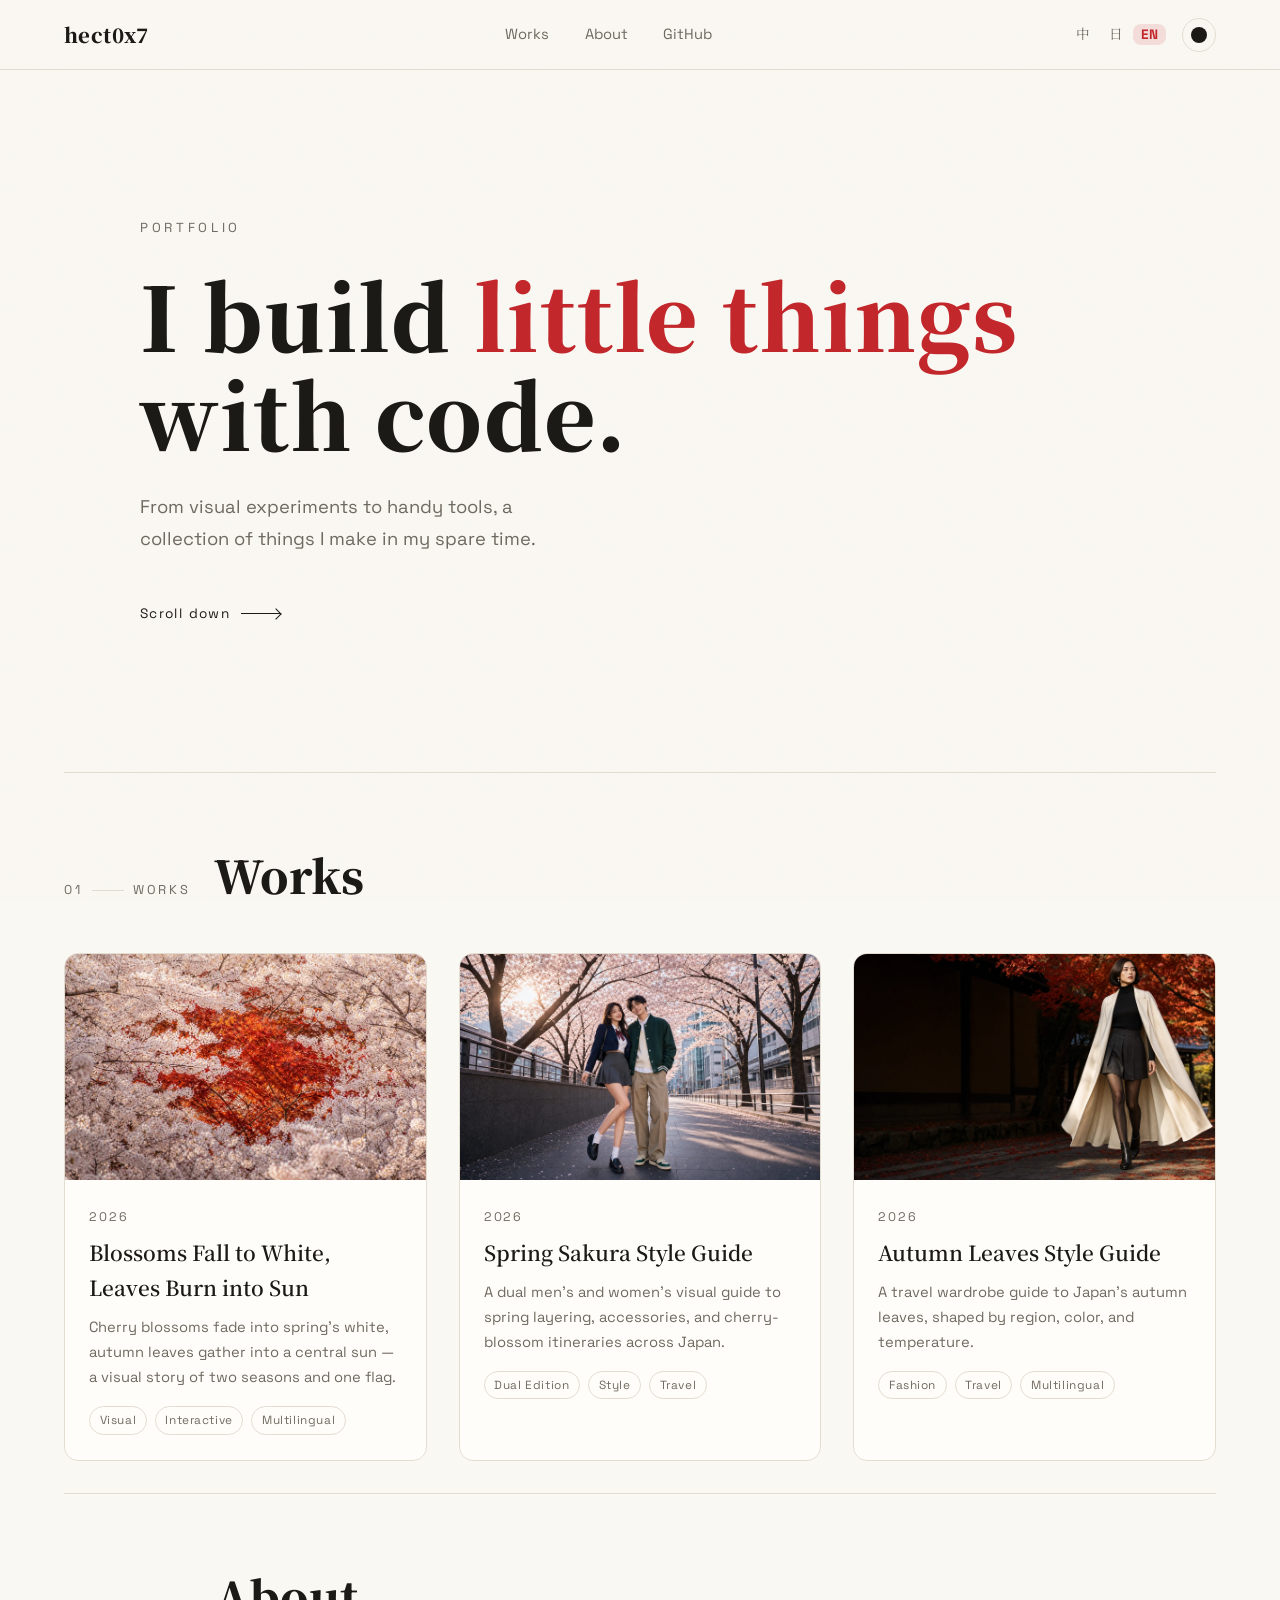
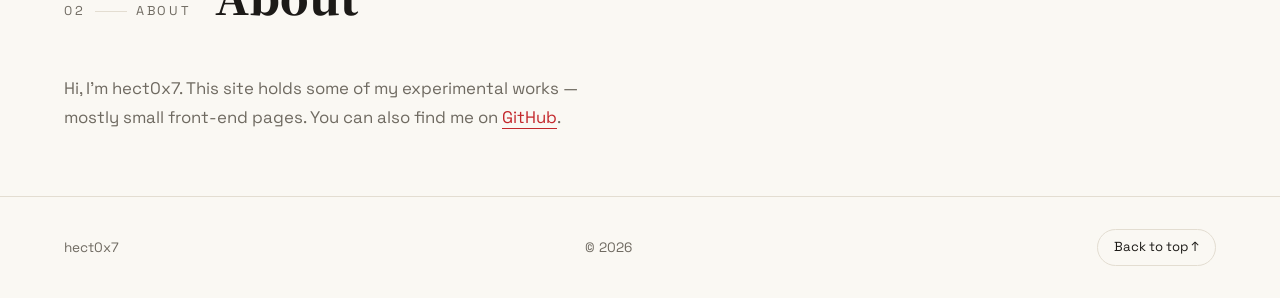
==== index.html @ 3f2694f8 "feat: add dual-edition sakura outfit guide fix: refresh sakura outfit cover  feat: add momiji guide " ====
<!doctype html>
<html lang="zh-CN">
<head>
  <meta charset="UTF-8">
  <meta name="viewport" content="width=device-width,initial-scale=1">
  <meta name="theme-color" content="#faf8f3">
  <title>hect0x7 · 作品集</title>
  <meta name="description" content="hect0x7 的个人作品集 —— 一些用代码做的小东西。">
  <link rel="preconnect" href="https://fonts.googleapis.com">
  <link rel="preconnect" href="https://fonts.gstatic.com" crossorigin>
  <link href="https://fonts.googleapis.com/css2?family=Noto+Serif+SC:wght@400;600;900&family=Space+Grotesk:wght@400;500;700&display=swap" rel="stylesheet">
  <link rel="icon" href="data:image/svg+xml,%3Csvg xmlns='http://www.w3.org/2000/svg' viewBox='0 0 32 32'%3E%3Ccircle cx='16' cy='16' r='9' fill='%23c3272b'/%3E%3C/svg%3E">
  <link rel="stylesheet" href="styles.css">
</head>
<body>
  <div class="grain"></div>

  <header class="site-header">
    <a class="brand" href="/">hect0x7</a>
    <nav>
      <a href="#works" data-i18n="navWorks">作品</a>
      <a href="#about" data-i18n="navAbout">关于</a>
      <a href="https://github.com/hect0x7" target="_blank" rel="noopener">GitHub</a>
    </nav>
    <div class="header-actions">
      <div class="languages" role="group" aria-label="Language">
        <button data-lang="zh" class="active">中</button>
        <button data-lang="ja">日</button>
        <button data-lang="en">EN</button>
      </div>
      <button class="theme-toggle" aria-label="Toggle theme" aria-pressed="false">
        <span class="theme-icon" aria-hidden="true"></span>
      </button>
    </div>
  </header>

  <main>
    <section class="hero">
      <p class="eyebrow" data-i18n="eyebrow">PORTFOLIO / 作品集</p>
      <h1 data-i18n-html="heroTitle">我用代码<br>做了一些<em>小东西</em>。</h1>
      <p class="lead" data-i18n="heroLead">从视觉实验到实用工具，这里收集我在闲暇时写下的作品。</p>
      <a class="scroll-cue" href="#works"><span data-i18n="scroll">向下浏览</span><i></i></a>
    </section>

    <section class="works" id="works">
      <div class="section-head">
        <span class="section-index">01 <i></i> WORKS</span>
        <h2 data-i18n="worksTitle">作品</h2>
      </div>
      <div class="work-grid" id="workGrid"><!-- 由 works.js 渲染 --></div>
    </section>

    <section class="about" id="about">
      <div class="section-head">
        <span class="section-index">02 <i></i> ABOUT</span>
        <h2 data-i18n="aboutTitle">关于</h2>
      </div>
      <p class="about-body" data-i18n-html="aboutBody">
        你好，我是 hect0x7。这个站点用来存放我做的一些实验性作品，
        大多是纯前端的小页面。欢迎在 <a href="https://github.com/hect0x7" target="_blank" rel="noopener">GitHub</a> 上找到我。
      </p>
    </section>
  </main>

  <footer>
    <span>hect0x7</span>
    <span>© <span id="year"></span></span>
    <button class="to-top" type="button" data-i18n="toTop">回到顶部 ↑</button>
  </footer>

  <script src="works.js"></script>
</body>
</html>
---- styles.css ----
:root,
:root[data-theme="light"] {
  --bg: #faf8f3;
  --ink: #1c1a17;
  --muted: #6f6a61;
  --line: #e3ddd1;
  --red: #c3272b;
  --card: #fffdf9;
  --header-bg: rgba(250, 248, 243, 0.82);
  --grain-blend: multiply;
  --serif: "Noto Serif SC", serif;
  --sans: "Space Grotesk", "Noto Serif SC", sans-serif;
}

:root[data-theme="dark"] {
  --bg: #14110d;
  --ink: #f2ede3;
  --muted: #a79e90;
  --line: #322c24;
  --red: #e0555a;
  --card: #1e1a14;
  --header-bg: rgba(20, 17, 13, 0.82);
  --grain-blend: screen;
}

* {
  margin: 0;
  padding: 0;
  box-sizing: border-box;
}

html {
  color-scheme: light dark;
  scroll-behavior: smooth;
}

body {
  background: var(--bg);
  color: var(--ink);
  font-family: var(--sans);
  line-height: 1.7;
  -webkit-font-smoothing: antialiased;
  overflow-x: hidden;
  transition: background-color .4s ease, color .4s ease;
}

/* 细微颗粒质感 */
.grain {
  position: fixed;
  inset: 0;
  z-index: 999;
  pointer-events: none;
  opacity: 0.035;
  mix-blend-mode: var(--grain-blend);
  background-image: url("data:image/svg+xml,%3Csvg xmlns='http://www.w3.org/2000/svg' width='120' height='120'%3E%3Cfilter id='n'%3E%3CfeTurbulence type='fractalNoise' baseFrequency='0.9' numOctaves='2'/%3E%3C/filter%3E%3Crect width='100%25' height='100%25' filter='url(%23n)'/%3E%3C/svg%3E");
}

/* Header */
.site-header {
  position: sticky;
  top: 0;
  z-index: 100;
  display: flex;
  align-items: center;
  justify-content: space-between;
  padding: 1.1rem clamp(1.2rem, 5vw, 4rem);
  background: var(--header-bg);
  backdrop-filter: blur(12px);
  border-bottom: 1px solid var(--line);
}

.brand {
  font-family: var(--serif);
  font-weight: 900;
  font-size: 1.25rem;
  color: var(--ink);
  text-decoration: none;
  letter-spacing: .02em;
}

.site-header nav {
  display: flex;
  gap: clamp(1rem, 3vw, 2.2rem);
}

.site-header nav a {
  color: var(--muted);
  text-decoration: none;
  font-size: .92rem;
  transition: color .25s;
}

.site-header nav a:hover {
  color: var(--red);
}

/* Header actions: language + theme */
.header-actions {
  display: flex;
  align-items: center;
  gap: 1rem;
}

.languages {
  display: flex;
  gap: .15rem;
}

.languages button {
  background: none;
  border: none;
  cursor: pointer;
  font: inherit;
  font-size: .85rem;
  color: var(--muted);
  padding: .25rem .5rem;
  border-radius: 8px;
  line-height: 1;
  transition: color .2s, background-color .2s;
}

.languages button:hover {
  color: var(--ink);
}

.languages button.active {
  color: var(--red);
  font-weight: 700;
  background: color-mix(in srgb, var(--red) 12%, transparent);
}

.theme-toggle {
  background: none;
  border: 1px solid var(--line);
  border-radius: 100px;
  width: 34px;
  height: 34px;
  cursor: pointer;
  display: inline-flex;
  align-items: center;
  justify-content: center;
  color: var(--ink);
  transition: border-color .2s, color .2s;
}

.theme-toggle:hover {
  border-color: var(--red);
  color: var(--red);
}

.theme-icon {
  width: 16px;
  height: 16px;
  border-radius: 50%;
  background: currentColor;
  position: relative;
  transition: box-shadow .3s, transform .3s;
}

/* light: sun (rays via box-shadow ring is heavy; use a filled dot) */
:root[data-theme="dark"] .theme-icon {
  /* moon: crescent via offset shadow cut-out */
  background: transparent;
  box-shadow: inset -5px -1px 0 0 currentColor;
  transform: rotate(-20deg);
}

main {
  padding: 0 clamp(1.2rem, 5vw, 4rem);
}

/* Hero */
.hero {
  min-height: 78vh;
  display: flex;
  flex-direction: column;
  justify-content: center;
  max-width: 1000px;
  margin: 0 auto;
}

.eyebrow {
  font-size: .82rem;
  letter-spacing: .28em;
  color: var(--muted);
  margin-bottom: 1.6rem;
}

.hero h1 {
  font-family: var(--serif);
  font-weight: 900;
  font-size: clamp(2.6rem, 8vw, 5.5rem);
  line-height: 1.12;
  letter-spacing: .01em;
}

.hero h1 em {
  color: var(--red);
  font-style: normal;
}

.hero .lead {
  margin-top: 1.8rem;
  max-width: 34ch;
  color: var(--muted);
  font-size: clamp(1rem, 2vw, 1.15rem);
}

.scroll-cue {
  margin-top: 3rem;
  display: inline-flex;
  align-items: center;
  gap: .7rem;
  color: var(--ink);
  text-decoration: none;
  font-size: .85rem;
  letter-spacing: .1em;
}

.scroll-cue i {
  width: 2.4rem;
  height: 1px;
  background: var(--ink);
  position: relative;
}

.scroll-cue i::after {
  content: "";
  position: absolute;
  right: 0;
  top: -3px;
  width: 7px;
  height: 7px;
  border-right: 1px solid var(--ink);
  border-bottom: 1px solid var(--ink);
  transform: rotate(-45deg);
}

.scroll-cue:hover i {
  animation: nudge 1s infinite;
}

@keyframes nudge {
  50% {
    transform: translateX(6px);
  }
}

/* Section head */
.section-head {
  display: flex;
  align-items: baseline;
  gap: 1.5rem;
  padding-top: 4rem;
  margin-bottom: 2.5rem;
  border-top: 1px solid var(--line);
}

.section-index {
  font-size: .8rem;
  letter-spacing: .2em;
  color: var(--muted);
  display: inline-flex;
  align-items: center;
  gap: .6rem;
}

.section-index i {
  width: 2rem;
  height: 1px;
  background: var(--line);
}

.section-head h2 {
  font-family: var(--serif);
  font-weight: 900;
  font-size: clamp(1.8rem, 5vw, 2.8rem);
}

/* Work grid */
.work-grid {
  display: grid;
  gap: 2rem;
  grid-template-columns: repeat(auto-fill, minmax(320px, 1fr));
  padding-bottom: 2rem;
}

.work-card {
  display: flex;
  flex-direction: column;
  background: var(--card);
  border: 1px solid var(--line);
  border-radius: 14px;
  overflow: hidden;
  text-decoration: none;
  color: inherit;
  transition: transform .4s cubic-bezier(.2, .8, .2, 1), box-shadow .4s, border-color .4s;
  animation: rise .7s both;
  animation-delay: calc(var(--i) * .08s);
}

@keyframes rise {
  from {
    opacity: 0;
    transform: translateY(24px);
  }
}

.work-card:hover {
  transform: translateY(-6px);
  box-shadow: 0 20px 45px -25px rgba(28, 26, 23, .4);
  border-color: var(--red);
}

.work-cover {
  aspect-ratio: 16 / 10;
  overflow: hidden;
  background: #ece7dd;
}

.work-cover img {
  width: 100%;
  height: 100%;
  object-fit: cover;
  transition: transform .6s cubic-bezier(.2, .8, .2, 1);
}

.work-card:hover .work-cover img {
  transform: scale(1.05);
}

.work-meta {
  padding: 1.4rem 1.5rem 1.6rem;
}

.work-year {
  font-size: .78rem;
  letter-spacing: .15em;
  color: var(--muted);
}

.work-meta h3 {
  font-family: var(--serif);
  font-weight: 600;
  font-size: 1.3rem;
  margin: .35rem 0 .6rem;
}

.work-meta p {
  color: var(--muted);
  font-size: .92rem;
}

.work-tags {
  margin-top: 1rem;
  display: flex;
  flex-wrap: wrap;
  gap: .5rem;
}

.work-tags span {
  font-size: .74rem;
  letter-spacing: .05em;
  color: var(--muted);
  padding: .2rem .6rem;
  border: 1px solid var(--line);
  border-radius: 100px;
}

/* About */
.about-body {
  max-width: 52ch;
  color: var(--muted);
  font-size: 1.05rem;
  padding-bottom: 4rem;
}

.about-body a {
  color: var(--red);
  text-decoration: none;
  border-bottom: 1px solid currentColor;
}

/* Footer */
footer {
  display: flex;
  align-items: center;
  justify-content: space-between;
  flex-wrap: wrap;
  gap: 1rem;
  padding: 2rem clamp(1.2rem, 5vw, 4rem);
  border-top: 1px solid var(--line);
  font-size: .85rem;
  color: var(--muted);
}

footer button {
  background: none;
  border: 1px solid var(--line);
  border-radius: 100px;
  padding: .4rem 1rem;
  color: var(--ink);
  cursor: pointer;
  font: inherit;
  font-size: .82rem;
  transition: border-color .25s, color .25s;
}

footer button:hover {
  border-color: var(--red);
  color: var(--red);
}

@media (max-width: 720px) {
  .site-header {
    flex-wrap: wrap;
    gap: .6rem 1rem;
    padding: .8rem clamp(1rem, 5vw, 4rem);
  }

  .site-header nav {
    gap: 1rem;
    order: 3;
    width: 100%;
  }

  .header-actions {
    margin-left: auto;
  }

  .section-head {
    flex-direction: column;
    gap: .6rem;
  }
}
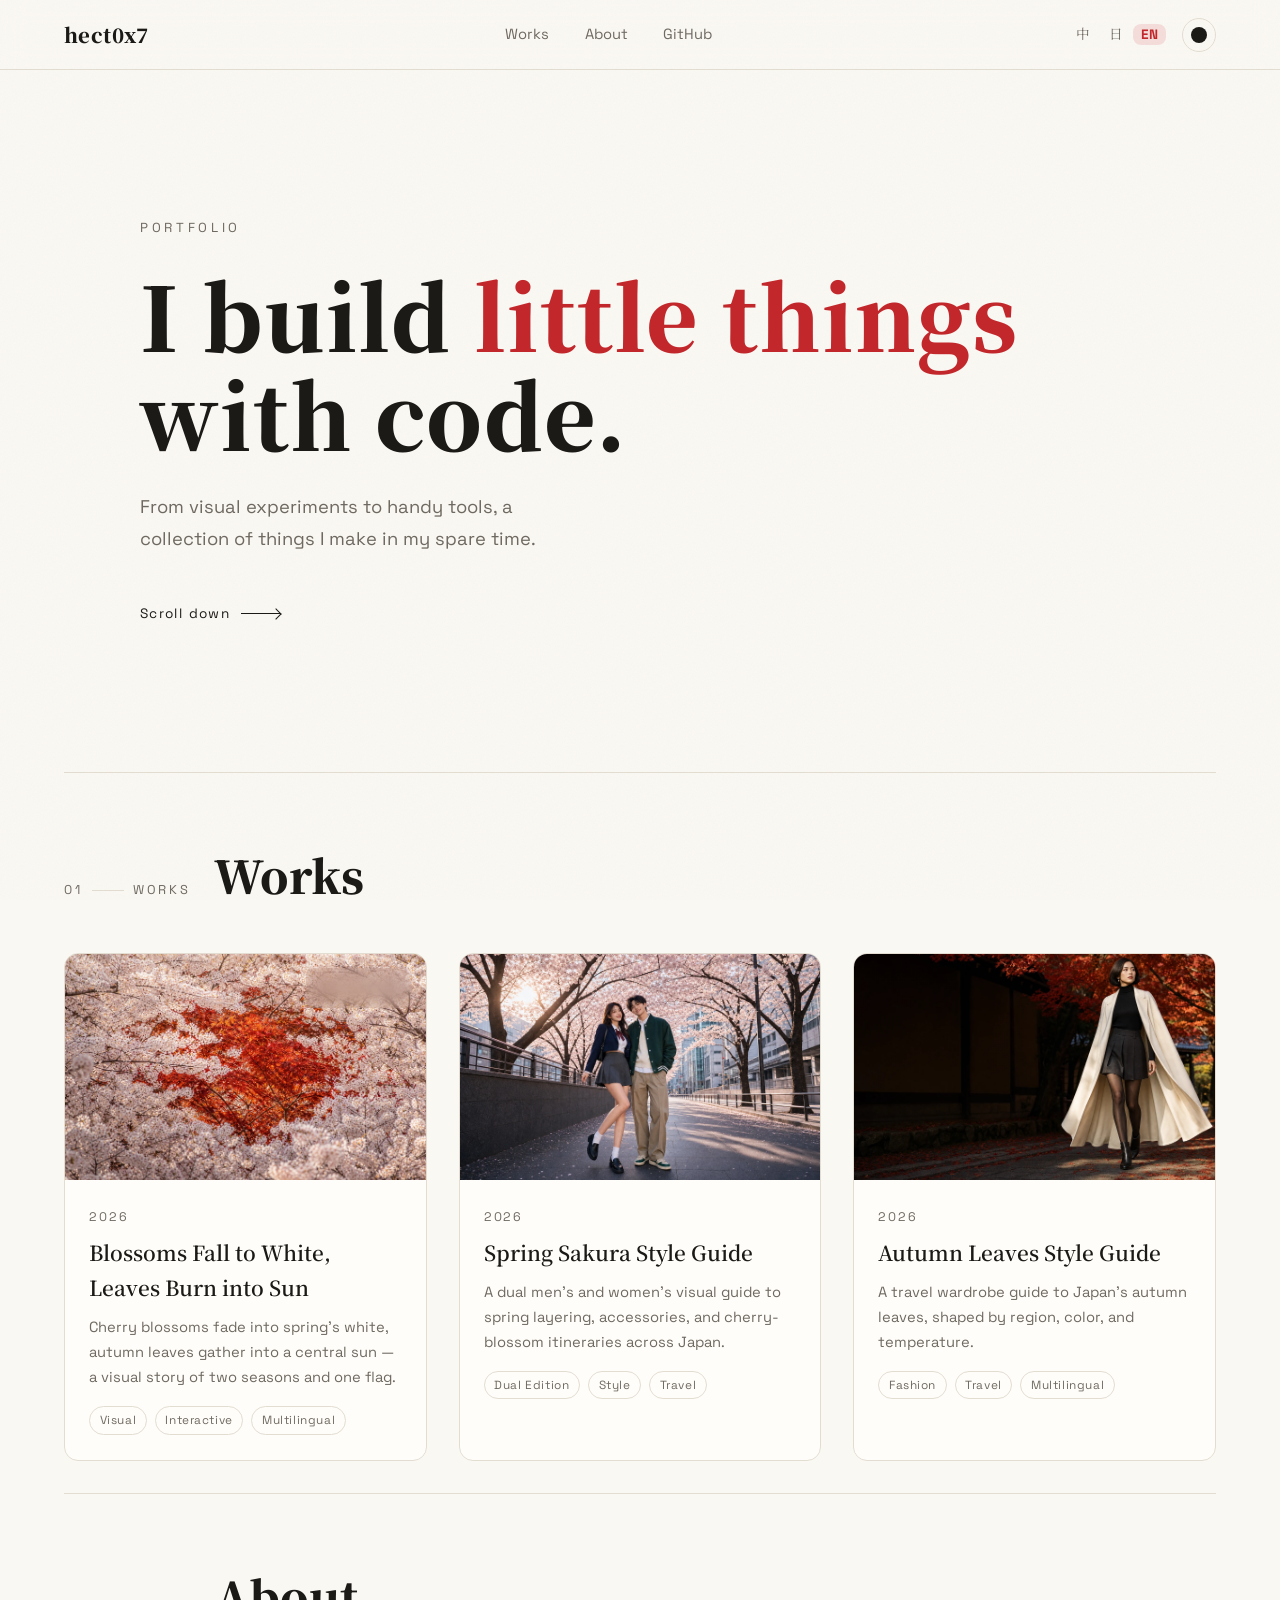
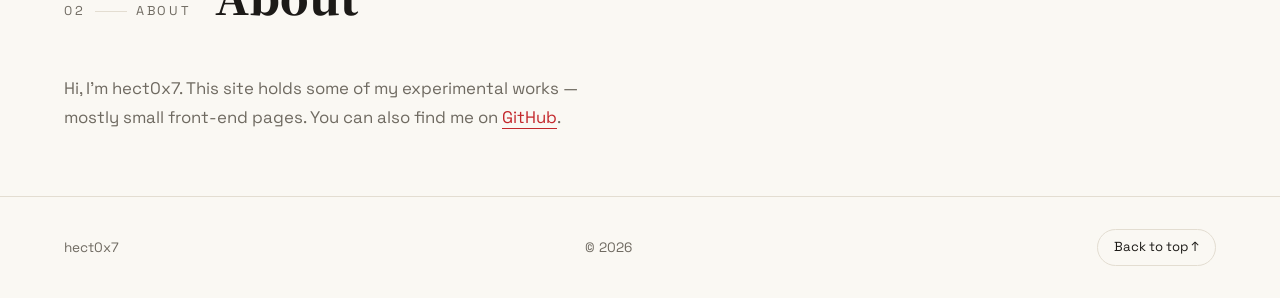
==== commit 59b1c0df: "feat: 完善季节旗自动叙事体验" ====
--- a/index.html
+++ b/index.html
@@ -10,7 +10,7 @@
   <link rel="preconnect" href="https://fonts.gstatic.com" crossorigin>
   <link href="https://fonts.googleapis.com/css2?family=Noto+Serif+SC:wght@400;600;900&family=Space+Grotesk:wght@400;500;700&display=swap" rel="stylesheet">
   <link rel="icon" href="data:image/svg+xml,%3Csvg xmlns='http://www.w3.org/2000/svg' viewBox='0 0 32 32'%3E%3Ccircle cx='16' cy='16' r='9' fill='%23c3272b'/%3E%3C/svg%3E">
-  <link rel="stylesheet" href="styles.css">
+  <link rel="stylesheet" href="styles.css?v=4">
 </head>
 <body>
   <div class="grain"></div>
@@ -68,6 +68,6 @@
     <button class="to-top" type="button" data-i18n="toTop">回到顶部 ↑</button>
   </footer>
 
-  <script src="works.js"></script>
+  <script src="works.js?v=5"></script>
 </body>
 </html>
--- a/styles.css
+++ b/styles.css
@@ -313,9 +313,40 @@
 }
 
 .work-cover {
+  position: relative;
   aspect-ratio: 16 / 10;
   overflow: hidden;
   background: #ece7dd;
+}
+
+.work-featured {
+  position: absolute;
+  top: 14px;
+  right: 14px;
+  z-index: 1;
+  min-height: 40px;
+  padding: 0 14px 0 11px;
+  display: inline-flex;
+  align-items: center;
+  gap: 7px;
+  color: var(--red);
+  background: color-mix(in srgb, var(--card) 94%, transparent);
+  border: 1px solid color-mix(in srgb, var(--red) 28%, var(--line));
+  border-radius: 6px;
+  box-shadow: 0 10px 26px rgba(28, 26, 23, .22);
+  backdrop-filter: blur(10px);
+  font-size: 12px;
+  font-weight: 700;
+  line-height: 1;
+  white-space: nowrap;
+  pointer-events: none;
+}
+
+.work-featured svg {
+  width: 20px;
+  height: 20px;
+  flex: 0 0 auto;
+  fill: currentColor;
 }
 
 .work-cover img {
@@ -433,3 +464,9 @@
     gap: .6rem;
   }
 }
+
+@media (max-width: 360px) {
+  .work-grid {
+    grid-template-columns: minmax(0, 1fr);
+  }
+}
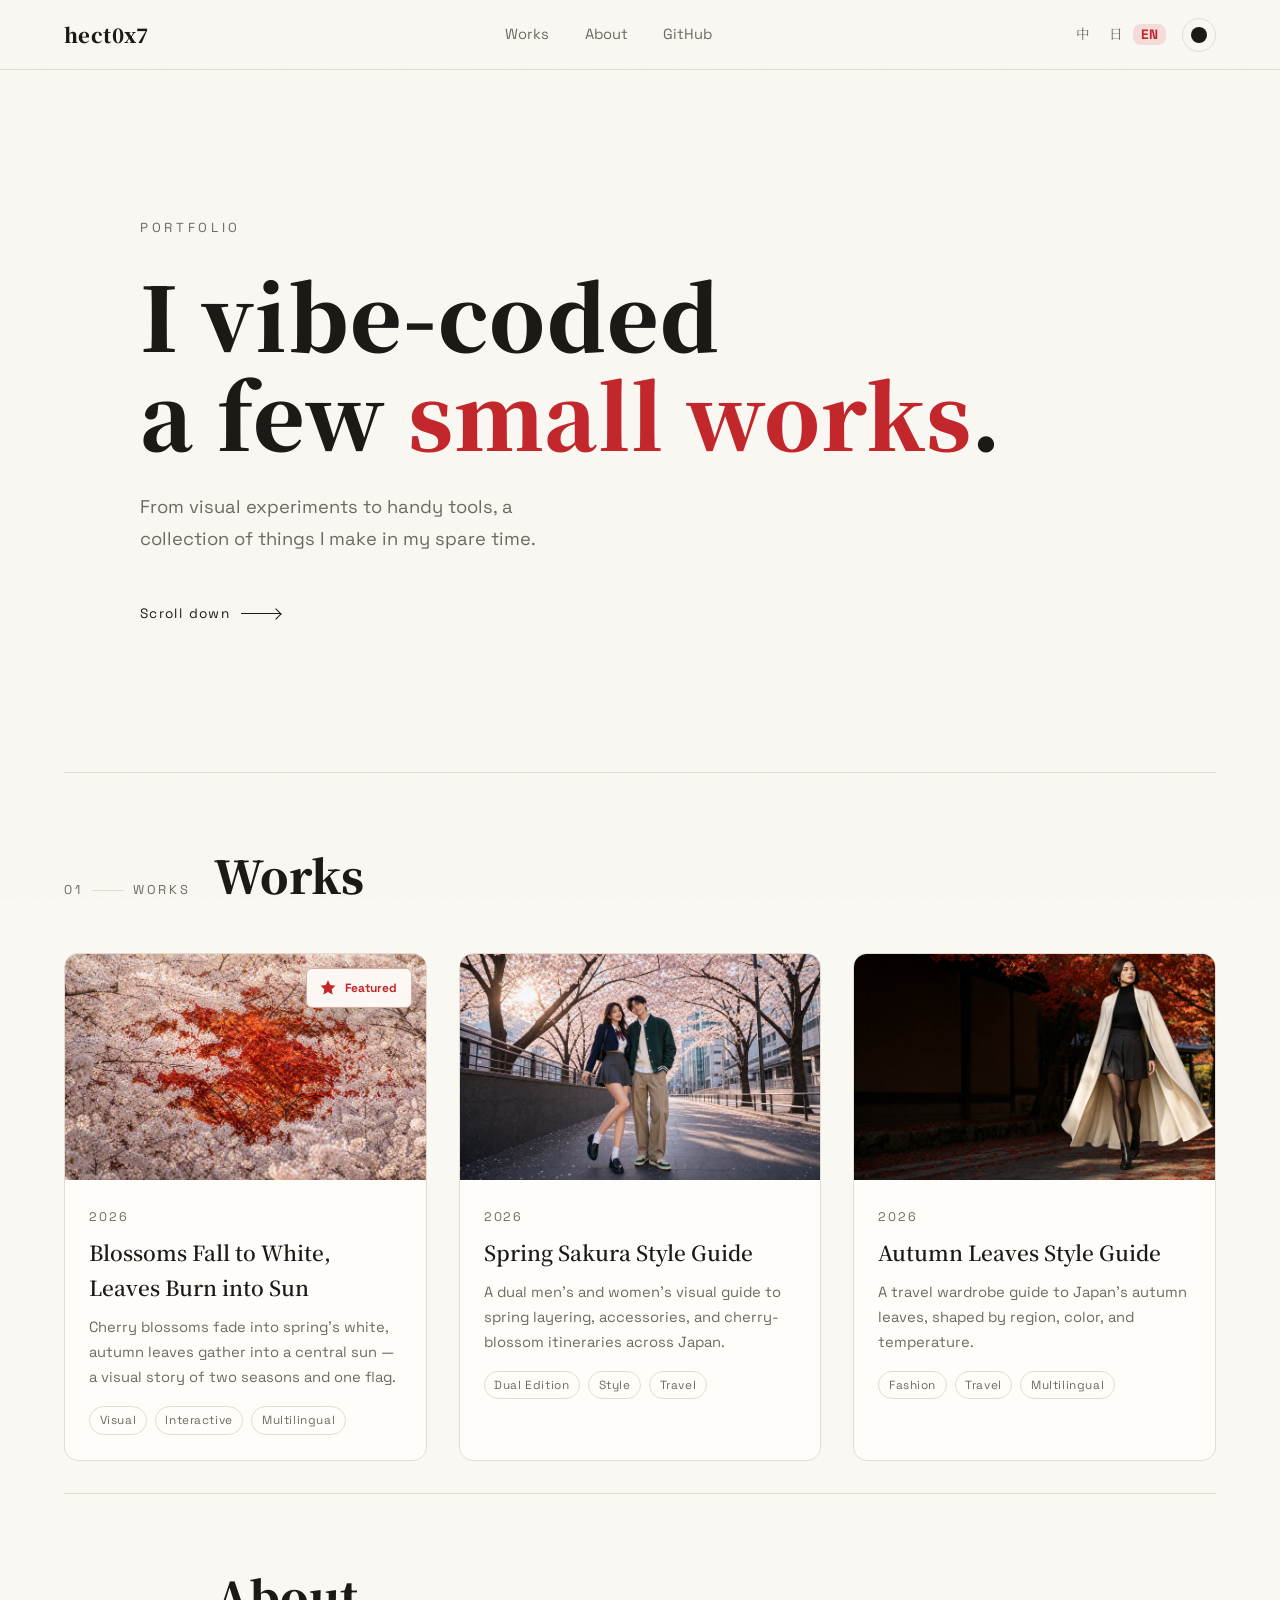
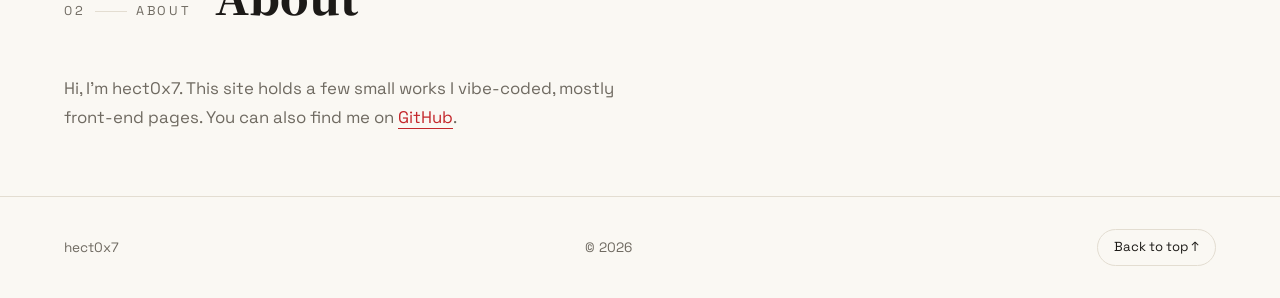
==== commit 80762062: "更新作品集简介为 Vibe 创作" ====
--- a/index.html
+++ b/index.html
@@ -5,7 +5,7 @@
   <meta name="viewport" content="width=device-width,initial-scale=1">
   <meta name="theme-color" content="#faf8f3">
   <title>hect0x7 · 作品集</title>
-  <meta name="description" content="hect0x7 的个人作品集 —— 一些用代码做的小东西。">
+  <meta name="description" content="hect0x7 的个人作品集 —— 我 Vibe 了一些小作品。">
   <link rel="preconnect" href="https://fonts.googleapis.com">
   <link rel="preconnect" href="https://fonts.gstatic.com" crossorigin>
   <link href="https://fonts.googleapis.com/css2?family=Noto+Serif+SC:wght@400;600;900&family=Space+Grotesk:wght@400;500;700&display=swap" rel="stylesheet">
@@ -37,7 +37,7 @@
   <main>
     <section class="hero">
       <p class="eyebrow" data-i18n="eyebrow">PORTFOLIO / 作品集</p>
-      <h1 data-i18n-html="heroTitle">我用代码<br>做了一些<em>小东西</em>。</h1>
+      <h1 data-i18n-html="heroTitle">我 Vibe 了<br>一些<em>小作品</em>。</h1>
       <p class="lead" data-i18n="heroLead">从视觉实验到实用工具，这里收集我在闲暇时写下的作品。</p>
       <a class="scroll-cue" href="#works"><span data-i18n="scroll">向下浏览</span><i></i></a>
     </section>
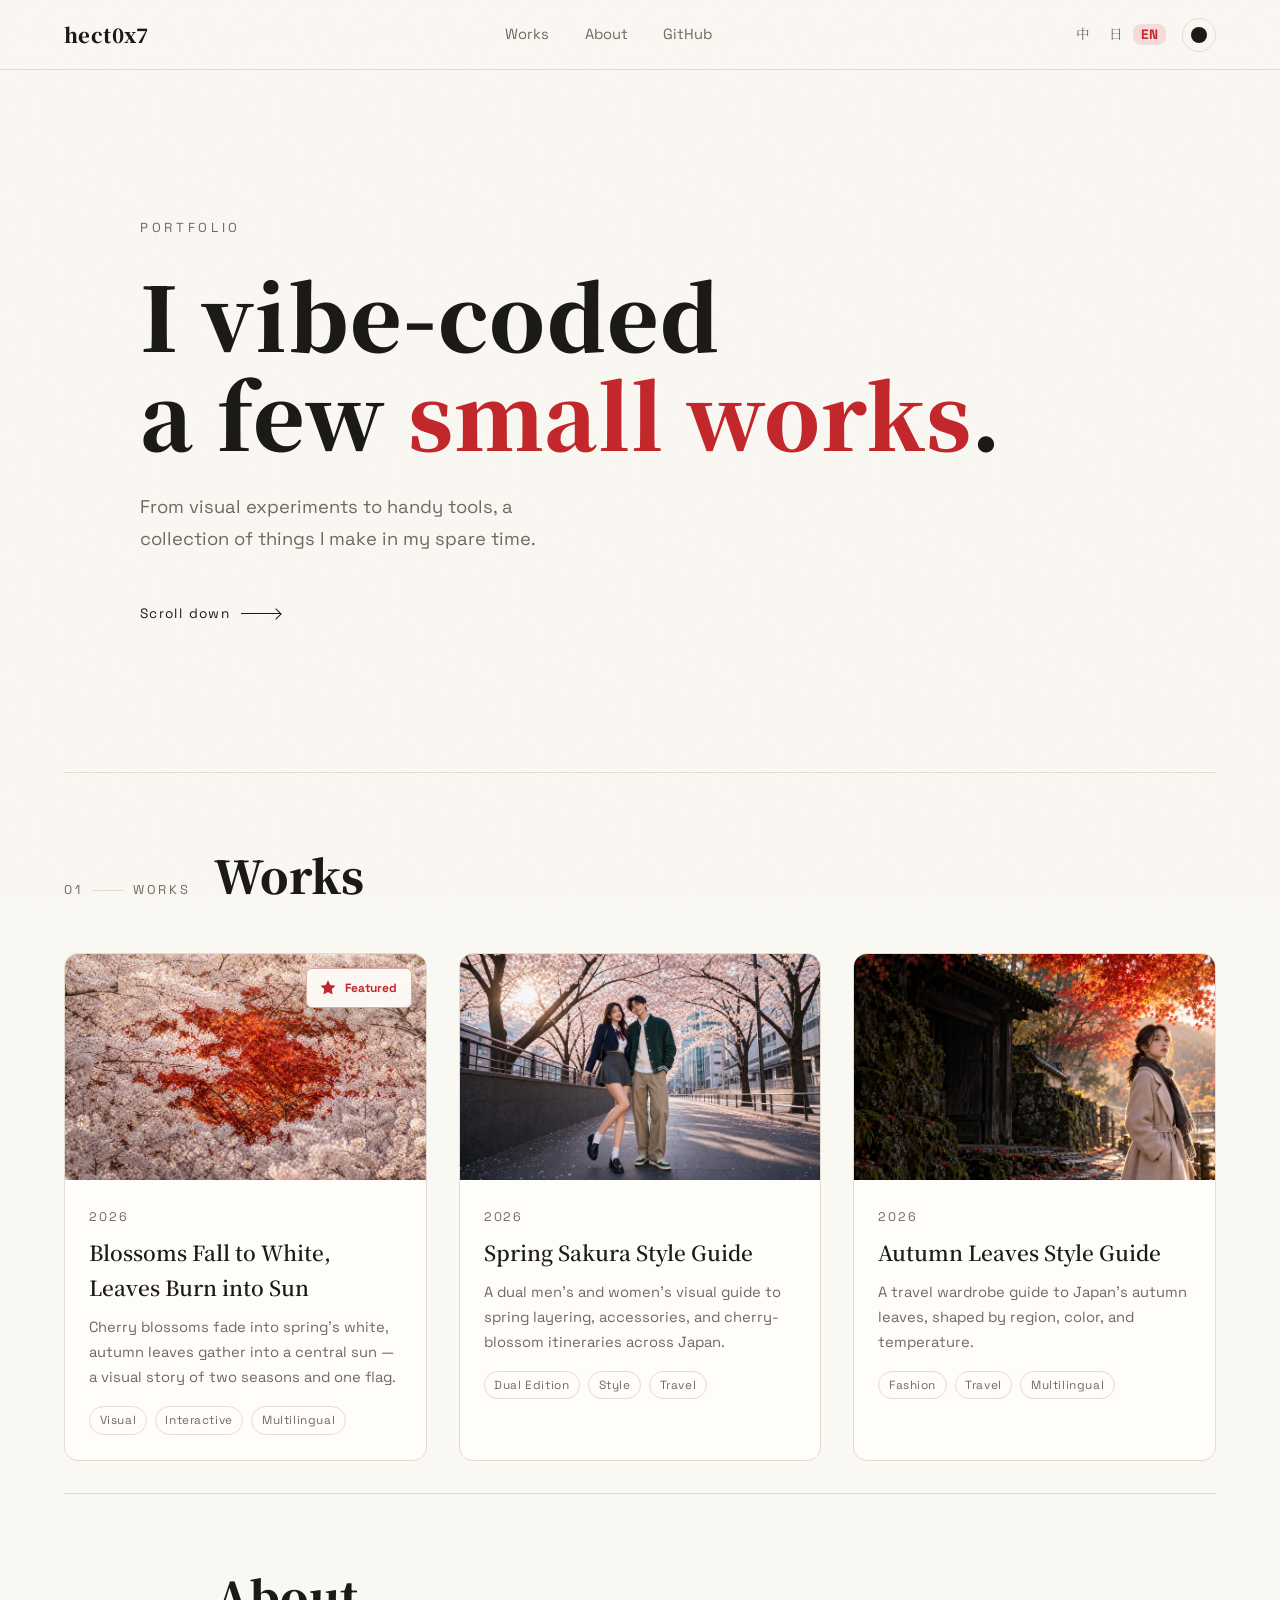
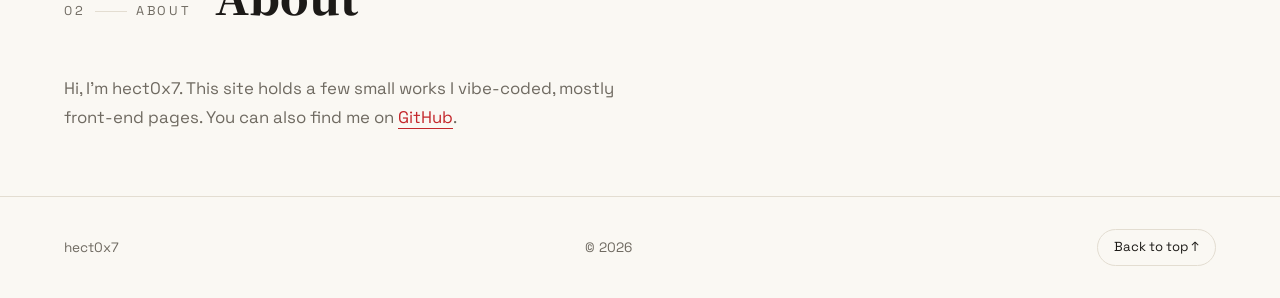
==== commit 65590081: "feat(index): update momiji style guide cover to hero-v5" ====
--- a/index.html
+++ b/index.html
@@ -68,6 +68,6 @@
     <button class="to-top" type="button" data-i18n="toTop">回到顶部 ↑</button>
   </footer>
 
-  <script src="works.js?v=5"></script>
+  <script src="works.js?v=6"></script>
 </body>
 </html>
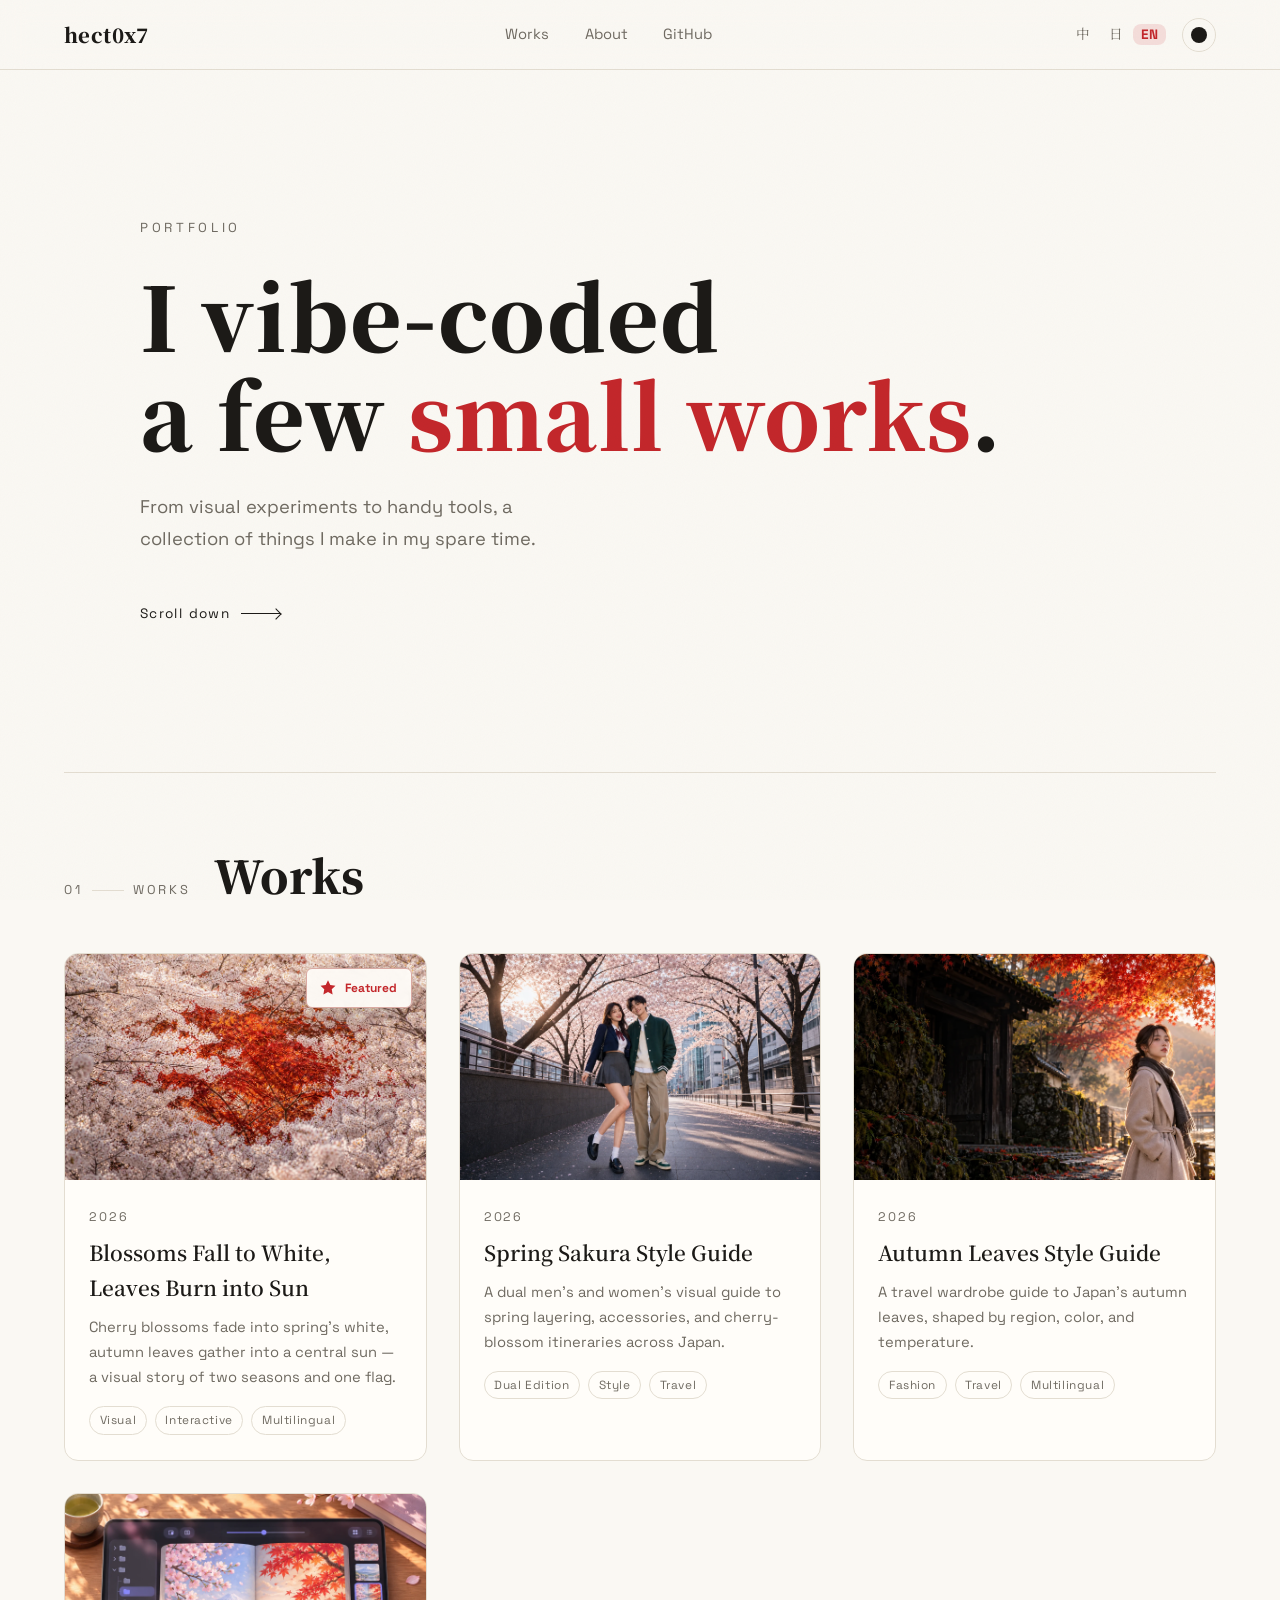
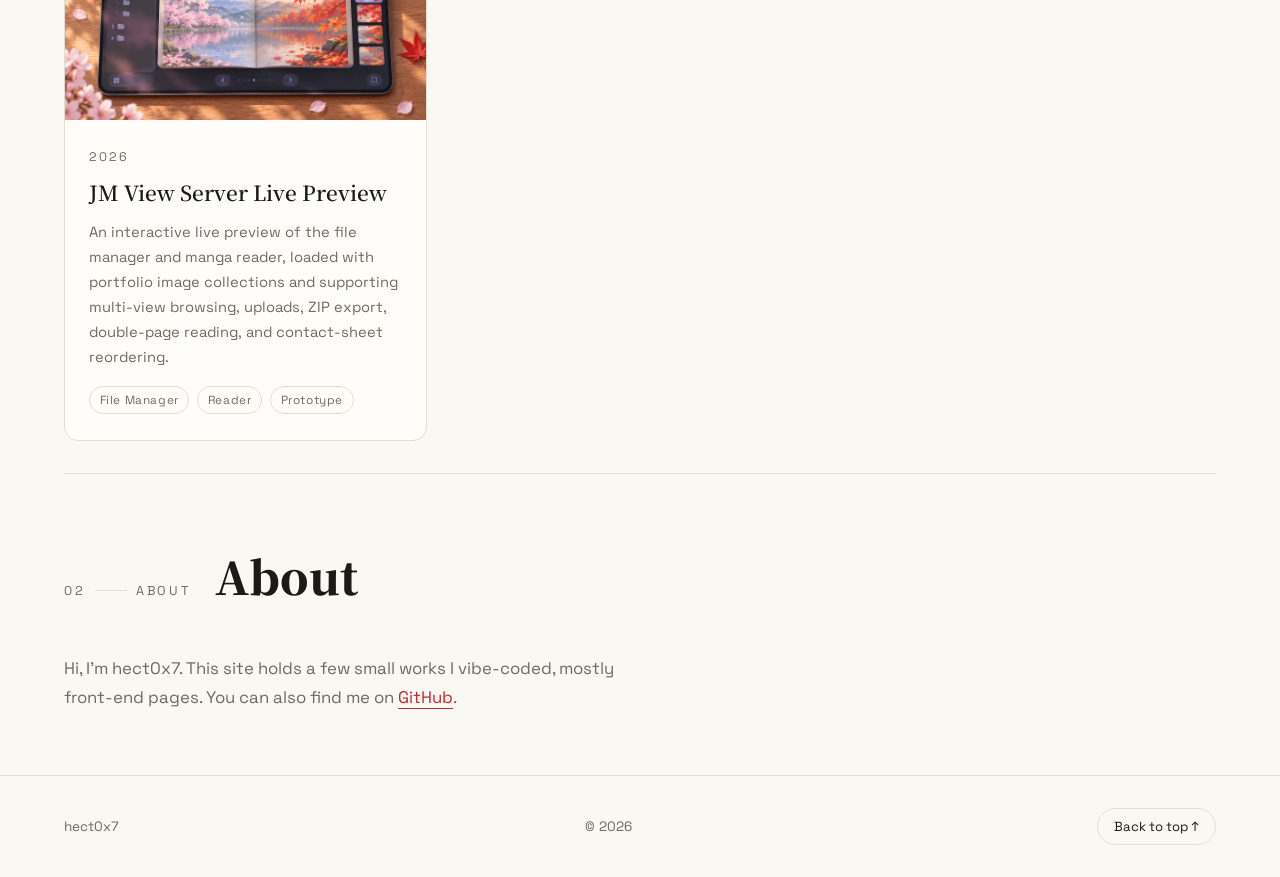
==== commit 6be9cf64: "feat(jm-view-server): add interactive frontend live preview" ====
--- a/index.html
+++ b/index.html
@@ -68,6 +68,6 @@
     <button class="to-top" type="button" data-i18n="toTop">回到顶部 ↑</button>
   </footer>
 
-  <script src="works.js?v=6"></script>
+  <script src="works.js?v=8"></script>
 </body>
 </html>
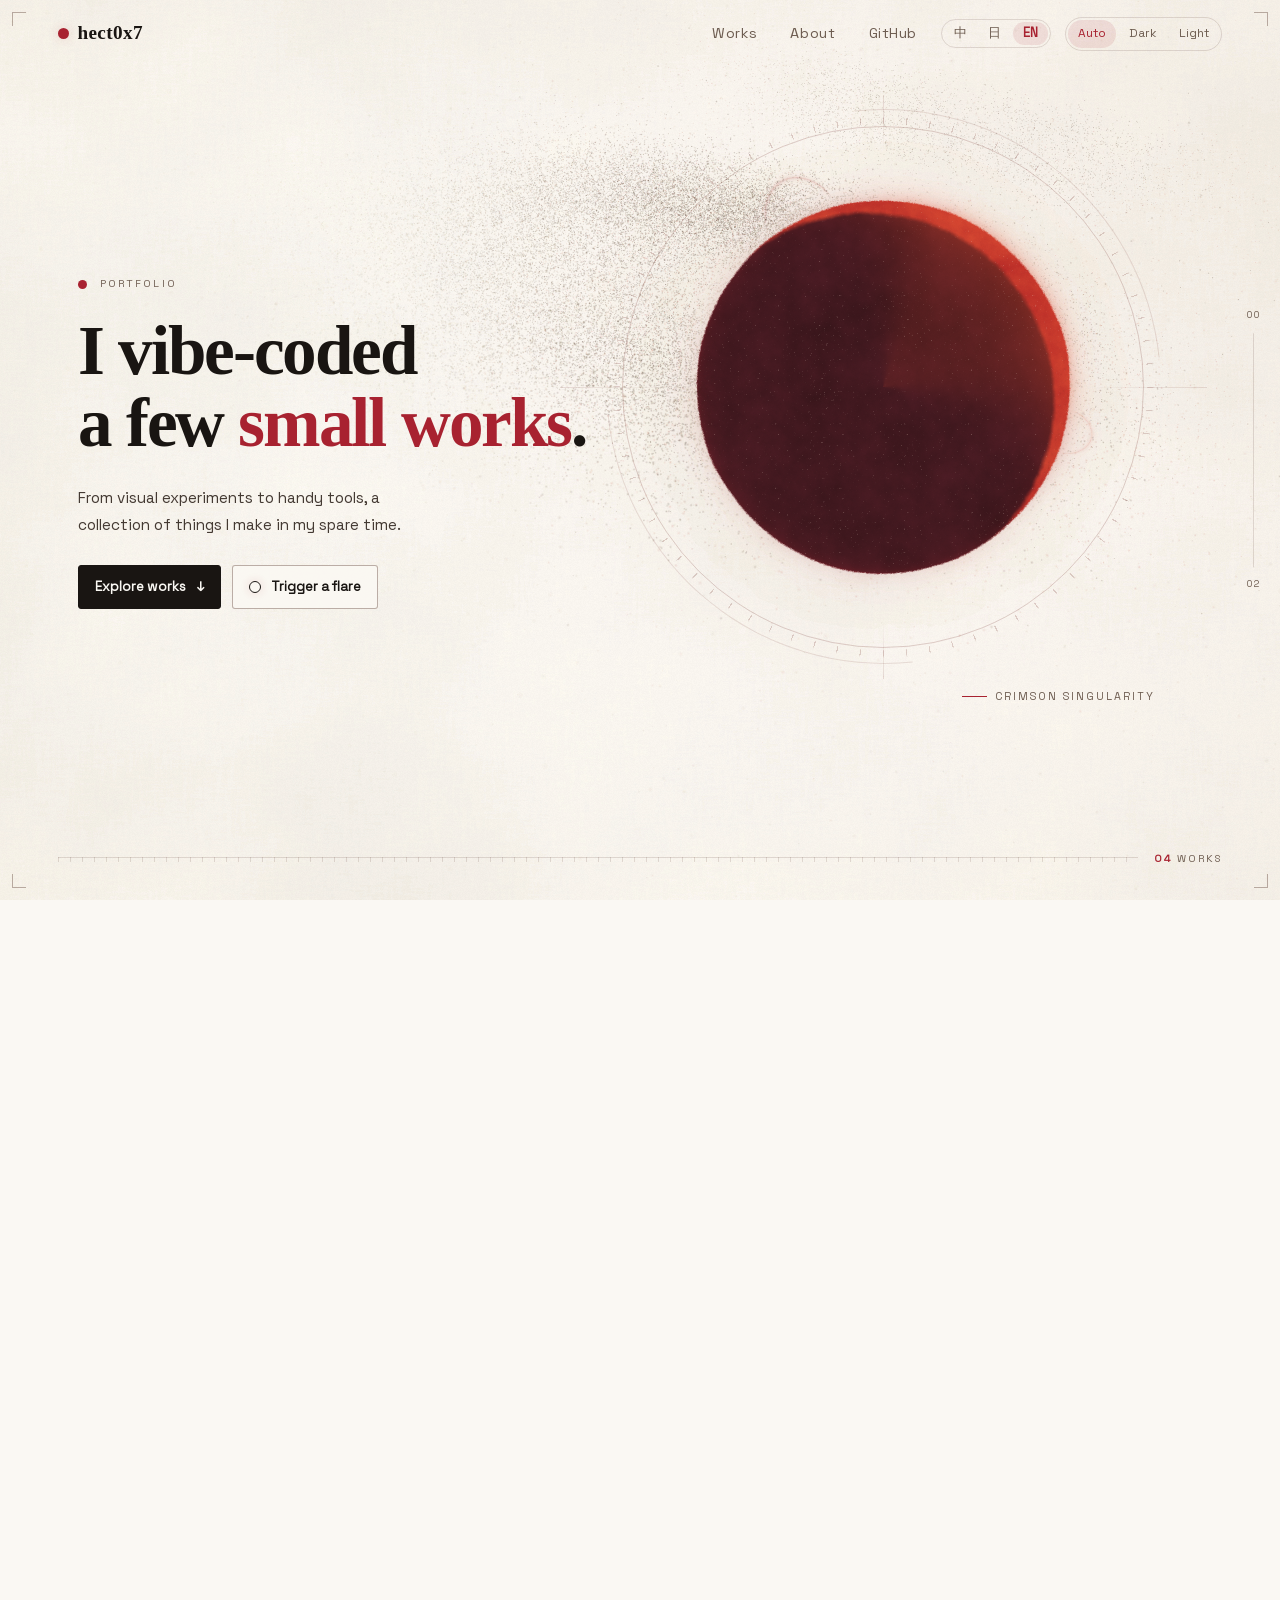
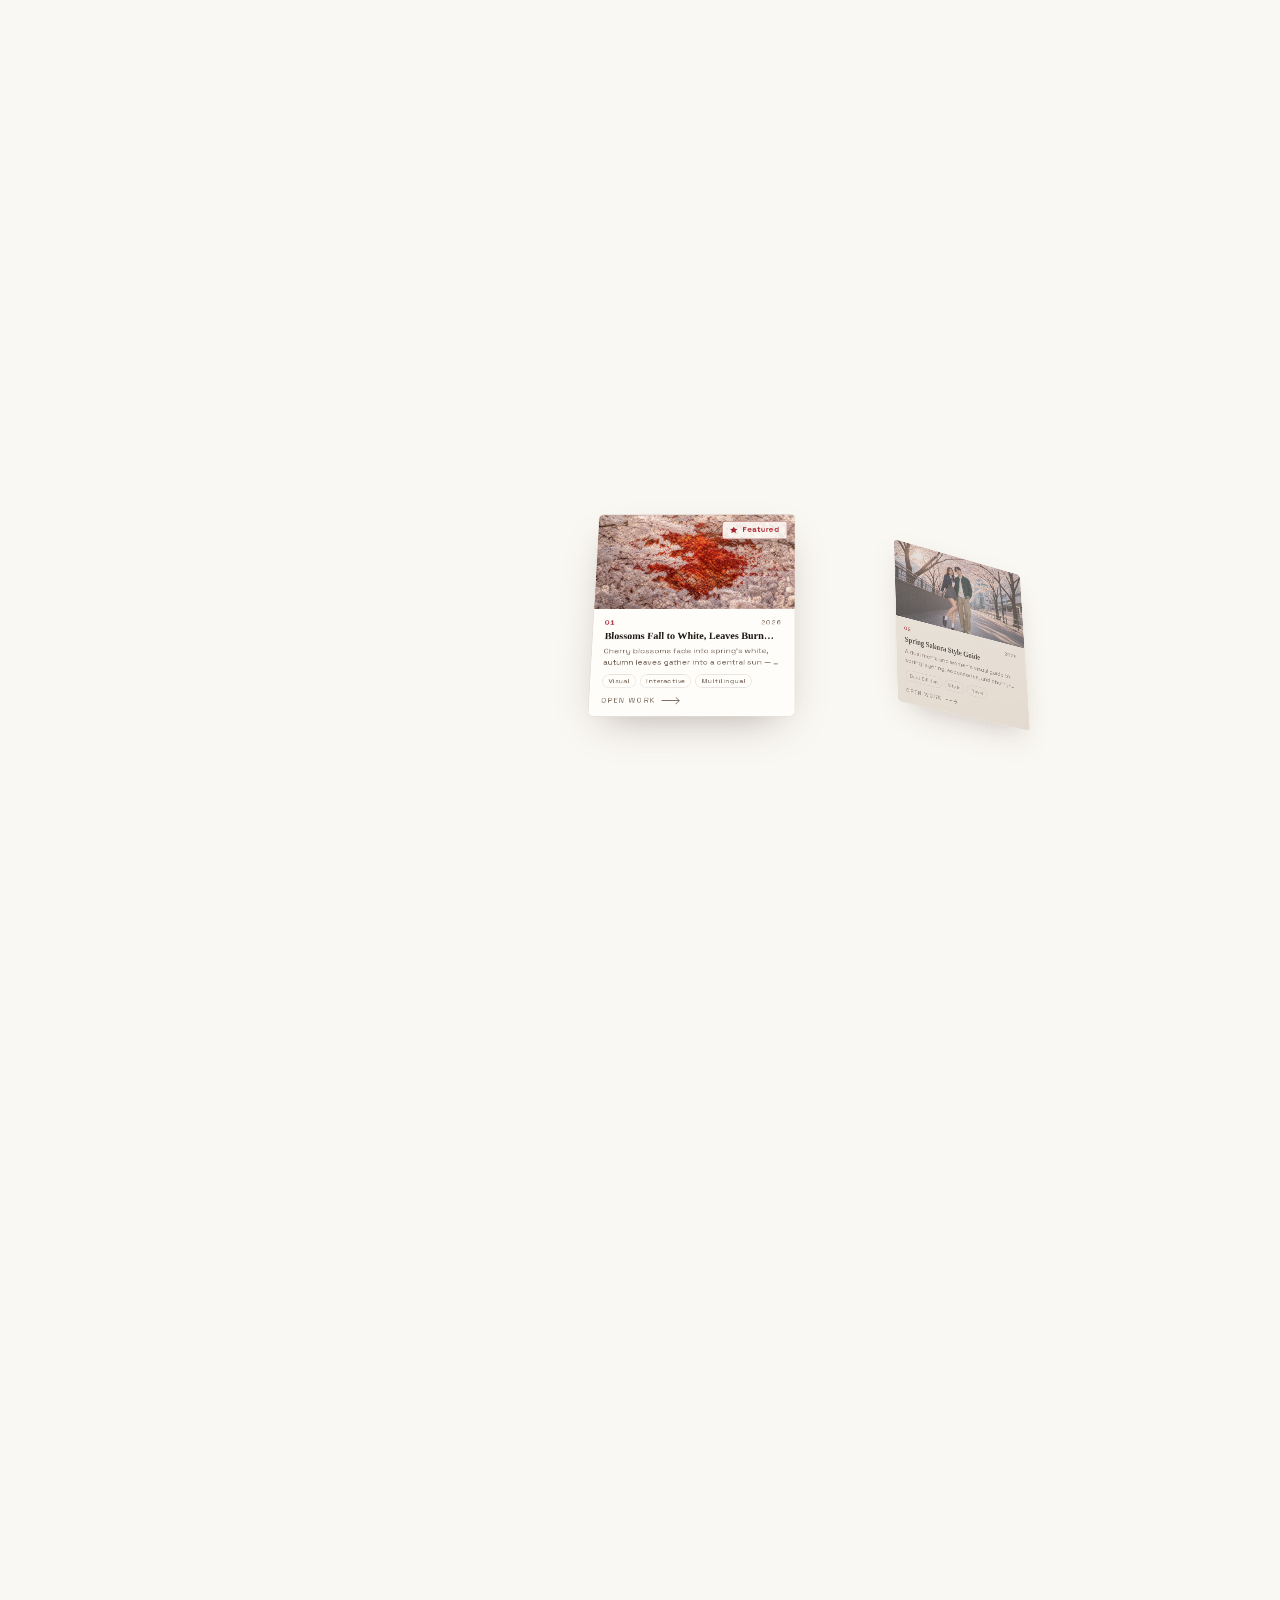
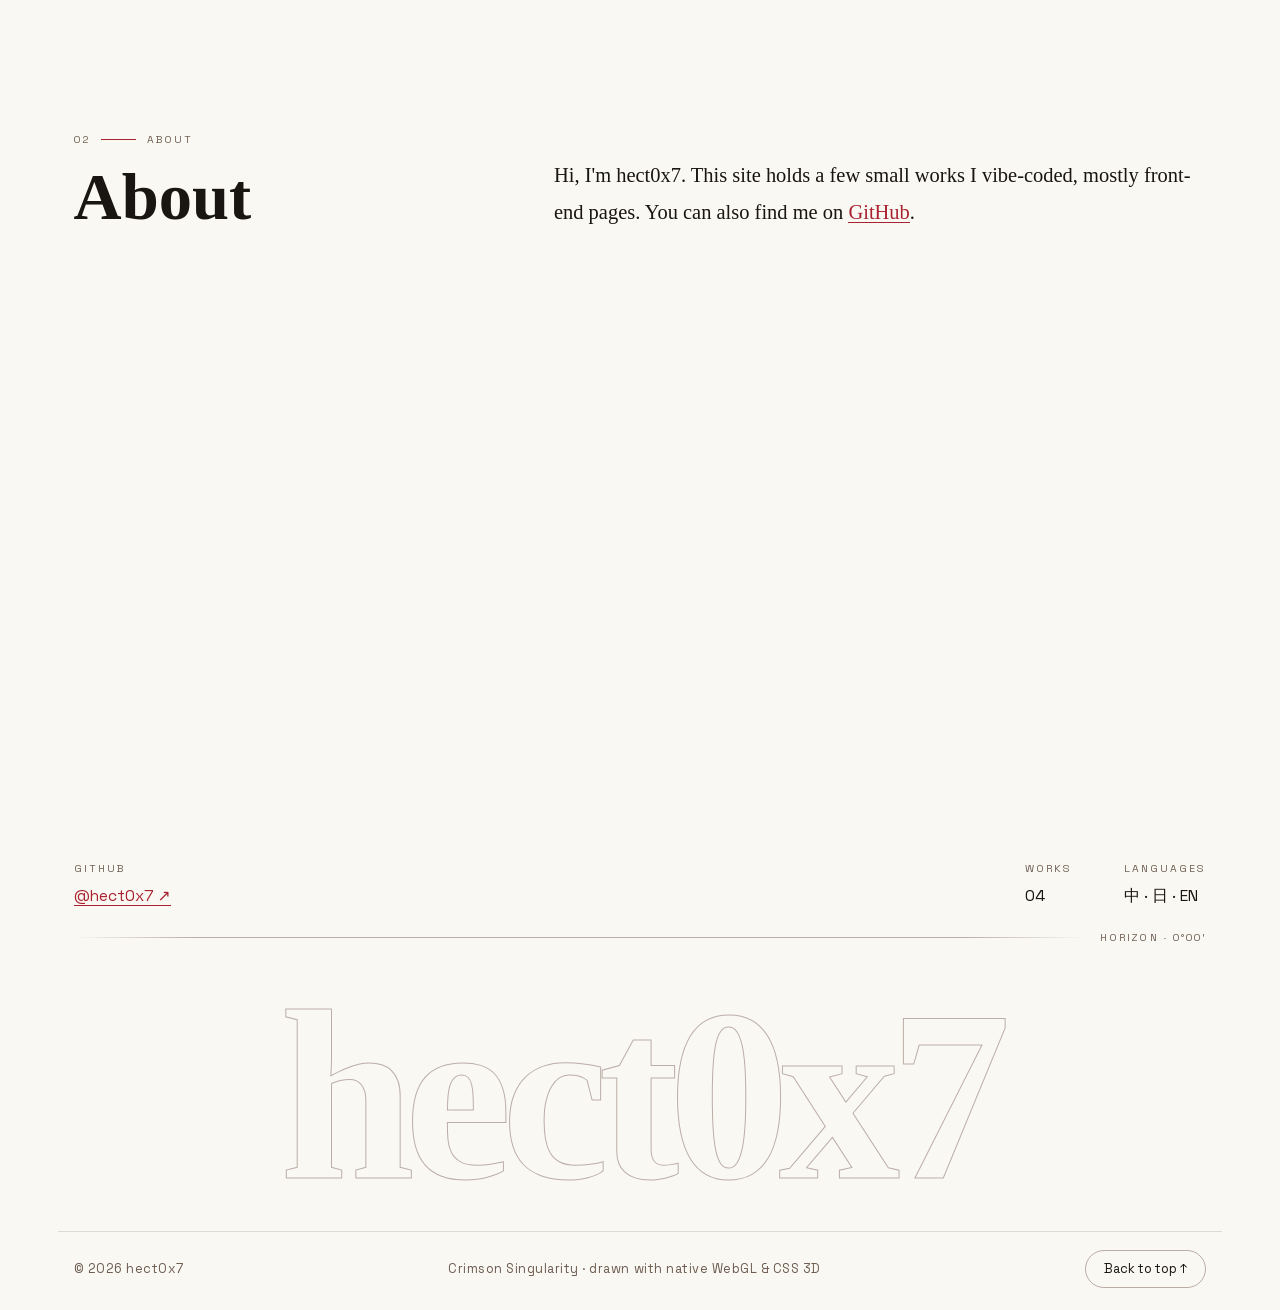
==== commit c1e8f05f: "feat: 将作品集首页改为赤日奇点 3D 观测台 使用原生 WebGL 绘制日食、日耀和地平线，用滚动镜头串联作品轨道。支持三态主题、中日英文案、方向键导航和静态降级。" ====
--- a/index.html
+++ b/index.html
@@ -2,72 +2,161 @@
 <html lang="zh-CN">
 <head>
   <meta charset="UTF-8">
-  <meta name="viewport" content="width=device-width,initial-scale=1">
+  <meta name="viewport" content="width=device-width,initial-scale=1,viewport-fit=cover">
+  <meta name="color-scheme" content="light dark">
+  <meta name="referrer" content="no-referrer">
   <meta name="theme-color" content="#faf8f3">
   <title>hect0x7 · 作品集</title>
   <meta name="description" content="hect0x7 的个人作品集 —— 我 Vibe 了一些小作品。">
-  <link rel="preconnect" href="https://fonts.googleapis.com">
-  <link rel="preconnect" href="https://fonts.gstatic.com" crossorigin>
-  <link href="https://fonts.googleapis.com/css2?family=Noto+Serif+SC:wght@400;600;900&family=Space+Grotesk:wght@400;500;700&display=swap" rel="stylesheet">
+  <script>
+    // 首帧前确定主题与版式，避免闪烁与布局跳变。
+    (function () {
+      var d = document.documentElement, t, gl = false;
+      try { t = localStorage.getItem("theme"); } catch (e) {}
+      if (t !== "dark" && t !== "light") t = "auto";
+      d.setAttribute("data-theme", t);
+      var rm = !!(window.matchMedia && matchMedia("(prefers-reduced-motion: reduce)").matches);
+      if (!/[?&]nogl(=|&|$)/.test(location.search)) {
+        try {
+          var g = document.createElement("canvas").getContext("webgl2");
+          gl = !!g;
+          var lose = g && g.getExtension("WEBGL_lose_context");
+          if (lose) lose.loseContext();
+        } catch (e) { gl = false; }
+      }
+      d.classList.add("js");
+      if (rm) d.classList.add("reduced-motion");
+      if (!gl) d.classList.add("no-gl");
+      if (rm || !gl) d.classList.add("layout-static");
+    })();
+  </script>
   <link rel="icon" href="data:image/svg+xml,%3Csvg xmlns='http://www.w3.org/2000/svg' viewBox='0 0 32 32'%3E%3Ccircle cx='16' cy='16' r='9' fill='%23c3272b'/%3E%3C/svg%3E">
-  <link rel="stylesheet" href="styles.css?v=4">
+  <link rel="stylesheet" href="styles.css?v=9">
 </head>
 <body>
-  <div class="grain"></div>
+  <a class="skip-link" href="#works" data-i18n="skip">跳到作品</a>
+
+  <!-- 背景宇宙：WebGL 画布 + CSS 静态赤日（加载中 / 降级时显示） -->
+  <div class="cosmos" data-depth="0" aria-hidden="true">
+    <div class="cosmos-fallback">
+      <i class="fb-glow"></i>
+      <i class="fb-ring"></i>
+      <i class="fb-sun"></i>
+    </div>
+    <canvas id="cosmos" data-depth="3"></canvas>
+  </div>
+  <div class="grain" aria-hidden="true"></div>
+
+  <!-- 全局 HUD 边框：刻度与区段进度 -->
+  <div class="frame" aria-hidden="true">
+    <i class="frame-corner tl"></i><i class="frame-corner tr"></i><i class="frame-corner bl"></i><i class="frame-corner br"></i>
+    <div class="frame-progress">
+      <span class="fp-label" data-sec="0">00</span>
+      <span class="fp-track"><i class="fp-fill"></i></span>
+      <span class="fp-label" data-sec="2">02</span>
+    </div>
+  </div>
 
   <header class="site-header">
-    <a class="brand" href="/">hect0x7</a>
-    <nav>
+    <a class="brand" href="#top"><i class="brand-sun" aria-hidden="true"></i>hect0x7</a>
+    <nav aria-label="Primary">
       <a href="#works" data-i18n="navWorks">作品</a>
       <a href="#about" data-i18n="navAbout">关于</a>
-      <a href="https://github.com/hect0x7" target="_blank" rel="noopener">GitHub</a>
+      <a class="nav-gh" href="https://github.com/hect0x7" target="_blank" rel="noopener">GitHub</a>
     </nav>
     <div class="header-actions">
       <div class="languages" role="group" aria-label="Language">
-        <button data-lang="zh" class="active">中</button>
-        <button data-lang="ja">日</button>
-        <button data-lang="en">EN</button>
+        <button type="button" data-lang="zh" class="active" aria-pressed="true">中</button>
+        <button type="button" data-lang="ja" aria-pressed="false">日</button>
+        <button type="button" data-lang="en" aria-pressed="false">EN</button>
       </div>
-      <button class="theme-toggle" aria-label="Toggle theme" aria-pressed="false">
-        <span class="theme-icon" aria-hidden="true"></span>
-      </button>
+      <div class="theme-options" role="group" aria-label="外观" data-i18n-label="themeLabel">
+        <button type="button" data-theme-choice="auto" aria-pressed="true" data-i18n="themeAuto">自动</button>
+        <button type="button" data-theme-choice="dark" aria-pressed="false" data-i18n="themeDark">夜间</button>
+        <button type="button" data-theme-choice="light" aria-pressed="false" data-i18n="themeLight">浅色</button>
+      </div>
     </div>
   </header>
 
   <main>
-    <section class="hero">
-      <p class="eyebrow" data-i18n="eyebrow">PORTFOLIO / 作品集</p>
-      <h1 data-i18n-html="heroTitle">我 Vibe 了<br>一些<em>小作品</em>。</h1>
-      <p class="lead" data-i18n="heroLead">从视觉实验到实用工具，这里收集我在闲暇时写下的作品。</p>
-      <a class="scroll-cue" href="#works"><span data-i18n="scroll">向下浏览</span><i></i></a>
+    <section class="hero" id="top" aria-labelledby="heroTitle">
+      <div class="hero-pin">
+        <div class="eclipse-chart" aria-hidden="true" data-depth="2">
+          <i class="chart-axis"></i>
+          <i class="chart-ring"></i>
+          <i class="chart-ticks"></i>
+          <span class="chart-label"><i></i><span data-i18n="sunLabel">赤日奇点</span></span>
+        </div>
+
+        <div class="hero-copy" data-depth="4">
+          <p class="eyebrow"><i></i><span data-i18n="eyebrow">PORTFOLIO / 作品集</span></p>
+          <h1 class="hero-title" id="heroTitle" data-i18n-html="heroTitle" data-split>我 Vibe 了<br>一些<em>小作品</em>。</h1>
+          <div class="hero-side">
+            <p class="lead" data-i18n="heroLead">从视觉实验到实用工具，这里收集我在闲暇时写下的作品。</p>
+            <div class="hero-actions">
+              <a class="scroll-cue" href="#works"><span data-i18n="scroll">探索作品</span><span aria-hidden="true">↓</span></a>
+              <button class="eclipse-pulse" type="button"><i aria-hidden="true"></i><span data-i18n="pulse">触发日耀</span></button>
+            </div>
+          </div>
+        </div>
+        <div class="hero-foot" aria-hidden="true">
+          <span class="hero-foot-scale"></span>
+          <span><b data-works-count>00</b> <span data-i18n="metaWorks">收录作品</span></span>
+        </div>
+      </div>
     </section>
 
-    <section class="works" id="works">
-      <div class="section-head">
-        <span class="section-index">01 <i></i> WORKS</span>
-        <h2 data-i18n="worksTitle">作品</h2>
+    <section class="works" id="works" aria-labelledby="worksTitle">
+      <div class="works-pin">
+        <div class="works-head">
+          <span class="section-index">01 <i></i> WORKS</span>
+          <h2 id="worksTitle" data-i18n="worksTitle">作品</h2>
+          <p class="works-hint" data-i18n="worksHint">滚动浏览作品，或用方向键切换。</p>
+        </div>
+        <div class="orbit" id="orbit">
+          <ul class="orbit-track" id="workGrid"><!-- 由 works.js 渲染 --></ul>
+        </div>
+        <div class="orbit-counter" aria-hidden="true">
+          <b id="orbitNow">01</b><span>/ <i data-works-count>00</i></span>
+        </div>
+        <nav class="orbit-rail" id="orbitRail" aria-label="作品导航"></nav>
       </div>
-      <div class="work-grid" id="workGrid"><!-- 由 works.js 渲染 --></div>
+      <div class="orbit-snaps" id="orbitSnaps" aria-hidden="true"></div>
     </section>
 
-    <section class="about" id="about">
-      <div class="section-head">
-        <span class="section-index">02 <i></i> ABOUT</span>
-        <h2 data-i18n="aboutTitle">关于</h2>
+    <section class="about" id="about" aria-labelledby="aboutTitle">
+      <div class="about-inner">
+        <div class="about-head">
+          <span class="section-index">02 <i></i> ABOUT</span>
+          <h2 id="aboutTitle" data-i18n="aboutTitle">关于</h2>
+        </div>
+        <div class="about-main">
+          <p class="about-body" data-i18n-html="aboutBody">
+            你好，我是 hect0x7。这个站点用来存放我 Vibe 的一些小作品，大多是纯前端页面。欢迎在 <a href="https://github.com/hect0x7" target="_blank" rel="noopener">GitHub</a> 上找到我。
+          </p>
+        </div>
       </div>
-      <p class="about-body" data-i18n-html="aboutBody">
-        你好，我是 hect0x7。这个站点用来存放我做的一些实验性作品，
-        大多是纯前端的小页面。欢迎在 <a href="https://github.com/hect0x7" target="_blank" rel="noopener">GitHub</a> 上找到我。
-      </p>
+      <div class="about-foot">
+        <dl class="about-meta">
+          <div><dt>GitHub</dt><dd><a href="https://github.com/hect0x7" target="_blank" rel="noopener">@hect0x7 <i aria-hidden="true">↗</i></a></dd></div>
+          <div><dt data-i18n="metaWorks">收录作品</dt><dd data-works-count>00</dd></div>
+          <div><dt data-i18n="metaLangs">语言</dt><dd>中 · 日 · EN</dd></div>
+        </dl>
+        <div class="horizon" aria-hidden="true"><i></i><span>HORIZON · 0°00′</span></div>
+      </div>
     </section>
   </main>
 
-  <footer>
-    <span>hect0x7</span>
-    <span>© <span id="year"></span></span>
-    <button class="to-top" type="button" data-i18n="toTop">回到顶部 ↑</button>
+  <footer class="site-footer">
+    <p class="footer-mark" aria-hidden="true">hect0x7</p>
+    <div class="footer-row">
+      <span>© <span id="year"></span> hect0x7</span>
+      <span class="footer-note" data-i18n="footerNote">赤日奇点 · 原生 WebGL 与 CSS 3D 绘制</span>
+      <button class="to-top" type="button" data-i18n="toTop">回到顶部 ↑</button>
+    </div>
   </footer>
 
-  <script src="works.js?v=8"></script>
+  <script src="works.js?v=11"></script>
+  <script type="module" src="home.js?v=5"></script>
 </body>
 </html>
--- a/styles.css
+++ b/styles.css
@@ -1,27 +1,56 @@
-:root,
-:root[data-theme="light"] {
-  --bg: #faf8f3;
-  --ink: #1c1a17;
-  --muted: #6f6a61;
-  --line: #e3ddd1;
-  --red: #c3272b;
-  --card: #fffdf9;
-  --header-bg: rgba(250, 248, 243, 0.82);
-  --grain-blend: multiply;
-  --serif: "Noto Serif SC", serif;
-  --sans: "Space Grotesk", "Noto Serif SC", sans-serif;
-}
-
-:root[data-theme="dark"] {
-  --bg: #14110d;
-  --ink: #f2ede3;
-  --muted: #a79e90;
-  --line: #322c24;
-  --red: #e0555a;
-  --card: #1e1a14;
-  --header-bg: rgba(20, 17, 13, 0.82);
-  --grain-blend: screen;
-}
+/* ==========================================================================
+   hect0x7 · 赤日奇点 / Crimson Singularity
+   背景是 home3d/ 的 WebGL 宇宙；本文件负责其上的全部 DOM 版面。
+   ========================================================================== */
+
+@font-face {
+  font-family: "Space Grotesk";
+  src: url("works/jm-view-server/static/webfonts/SpaceGrotesk.woff2") format("woff2");
+  font-weight: 400;
+  font-display: swap;
+}
+
+:root {
+  color-scheme: light dark;
+  --bg: light-dark(#faf8f3, #110c0a);
+  --ink: light-dark(#191512, #f6efe4);
+  --ink-soft: light-dark(#443a33, #e4d7c9);
+  --muted: light-dark(#6d5c50, #bcab9c);
+  --line: light-dark(rgba(85, 52, 41, .15), rgba(255, 216, 178, .16));
+  --line-strong: light-dark(rgba(85, 52, 41, .38), rgba(255, 216, 178, .37));
+  --red: light-dark(#a82230, #ff8c74);
+  --red-soft: light-dark(rgba(168, 34, 48, .10), rgba(255, 140, 116, .13));
+  --card: light-dark(rgba(255, 253, 249, .94), rgba(25, 18, 15, .93));
+  --card-solid: linear-gradient(165deg, light-dark(#fffdf8, #241910), light-dark(#f6eee3, #160f0c));
+  --card-shine: light-dark(rgba(255, 255, 255, .9), rgba(255, 228, 193, .12));
+  --card-shade: light-dark(rgba(93, 62, 37, .17), rgba(12, 7, 5, .26));
+  --cover-bg: light-dark(#eee6db, #2d1f17);
+  --header-bg: light-dark(rgba(250, 248, 243, .93), rgba(19, 13, 11, .92));
+  --shadow: 0 26px 64px -26px light-dark(rgba(58, 33, 20, .37), rgba(0, 0, 0, .78));
+  --gloss: light-dark(rgba(255, 255, 255, .5), rgba(255, 225, 194, .21));
+  --sun-umbra: light-dark(#7f1729, #170d0b);
+  --sun-limb: light-dark(#bb2932, #a63e27);
+  --sun-hot: light-dark(#ec9b78, #ffe1a5);
+  --sun-halo: light-dark(rgba(170, 45, 48, .16), rgba(255, 116, 60, .23));
+  --sun-orbit: light-dark(rgba(113, 49, 42, .21), rgba(255, 176, 114, .34));
+  --serif: Georgia, "Noto Serif CJK SC", "Songti SC", SimSun, serif;
+  --sans: "Space Grotesk", system-ui, sans-serif;
+  --header-h: 68px;
+  --pad: clamp(1.15rem, 4.5vw, 5.3rem);
+  --ease: cubic-bezier(.2, .8, .2, 1);
+  --ease-out: cubic-bezier(.16, 1, .3, 1);
+  --sun-x: 69%;
+  --sun-y: 43%;
+}
+
+:root[data-theme="dark"] { color-scheme: dark; }
+:root[data-theme="light"] { color-scheme: only light; }
+
+@media (prefers-color-scheme: dark) {
+  :root:not([data-theme="light"]) { color-scheme: dark; }
+}
+
+:root:lang(ja) { --serif: Georgia, "Noto Serif CJK JP", "Hiragino Mincho ProN", "Yu Mincho", serif; }
 
 * {
   margin: 0;
@@ -30,8 +59,13 @@
 }
 
 html {
-  color-scheme: light dark;
   scroll-behavior: smooth;
+  -webkit-text-size-adjust: 100%;
+}
+
+/* 作品轨道版式下，滚动在每张卡片居中处轻吸附 */
+html:not(.layout-static) {
+  scroll-snap-type: y proximity;
 }
 
 body {
@@ -41,69 +75,264 @@
   line-height: 1.7;
   -webkit-font-smoothing: antialiased;
   overflow-x: hidden;
-  transition: background-color .4s ease, color .4s ease;
-}
-
-/* 细微颗粒质感 */
+  transition: background-color .5s ease, color .5s ease;
+}
+
+a {
+  color: inherit;
+}
+
+:focus-visible {
+  outline: 2px solid var(--red);
+  outline-offset: 3px;
+}
+
+.skip-link {
+  position: fixed;
+  left: var(--pad);
+  top: .75rem;
+  z-index: 300;
+  padding: .55rem 1rem;
+  background: var(--ink);
+  color: var(--bg);
+  font-size: .85rem;
+  text-decoration: none;
+  transform: translateY(-180%);
+  transition: transform .25s var(--ease);
+}
+
+.skip-link:focus {
+  transform: none;
+}
+
+/* ---------- 背景宇宙 ---------- */
+.cosmos {
+  position: fixed;
+  inset: 0;
+  z-index: 0;
+  pointer-events: none;
+  overflow: hidden;
+}
+
+#cosmos {
+  position: absolute;
+  inset: 0;
+  width: 100%;
+  height: 100%;
+  display: block;
+  opacity: 0;
+  transition: opacity .65s ease;
+}
+
+.gl-ready #cosmos {
+  opacity: 1;
+}
+
+.no-gl #cosmos {
+  display: none;
+}
+
+/* CSS 静态赤日：加载中与降级时的背景 */
+.cosmos-fallback {
+  position: absolute;
+  inset: 0;
+  background:
+    radial-gradient(ellipse at var(--sun-x) var(--sun-y), var(--sun-halo), transparent 58%),
+    var(--bg);
+  transition: opacity .65s ease;
+  --sun-shift: calc(var(--p, 0) * 42vh);
+}
+
+.gl-ready .cosmos-fallback {
+  opacity: 0;
+}
+
+.cosmos-fallback i {
+  position: absolute;
+  left: var(--sun-x);
+  top: var(--sun-y);
+  border-radius: 50%;
+  transform: translate(-50%, -50%) translateY(var(--sun-shift));
+}
+
+.fb-sun {
+  width: min(41svh, 66vw);
+  aspect-ratio: 1;
+  background:
+    radial-gradient(circle at 31% 64%, var(--sun-umbra) 0 61%, transparent 80%),
+    radial-gradient(circle, var(--sun-limb) 57%, var(--sun-hot) 69%, var(--sun-limb) 70%, transparent 71%);
+  box-shadow: 0 0 32px 1px var(--sun-halo), 0 0 92px 15px var(--sun-halo);
+}
+
+.fb-glow {
+  width: min(95svh, 85vw);
+  aspect-ratio: 1;
+  background: radial-gradient(circle, var(--sun-halo), transparent 62%);
+}
+
+.fb-ring {
+  width: min(77svh, 79vw);
+  aspect-ratio: 1 / .27;
+  border: 1px solid var(--sun-orbit);
+  rotate: -19deg;
+}
+
 .grain {
   position: fixed;
   inset: 0;
-  z-index: 999;
+  z-index: 0;
   pointer-events: none;
-  opacity: 0.035;
-  mix-blend-mode: var(--grain-blend);
+  opacity: .06;
   background-image: url("data:image/svg+xml,%3Csvg xmlns='http://www.w3.org/2000/svg' width='120' height='120'%3E%3Cfilter id='n'%3E%3CfeTurbulence type='fractalNoise' baseFrequency='0.9' numOctaves='2'/%3E%3C/filter%3E%3Crect width='100%25' height='100%25' filter='url(%23n)'/%3E%3C/svg%3E");
 }
 
-/* Header */
+:root.gl-ready .grain {
+  display: none;
+}
+
+/* ---------- 全局 HUD 边框 ---------- */
+.frame {
+  position: fixed;
+  inset: 0;
+  z-index: 60;
+  pointer-events: none;
+}
+
+.frame-corner {
+  position: absolute;
+  width: 14px;
+  height: 14px;
+  border: 0 solid var(--line-strong);
+}
+
+.frame-corner.tl { top: 12px; left: 12px; border-top-width: 1px; border-left-width: 1px; }
+.frame-corner.tr { top: 12px; right: 12px; border-top-width: 1px; border-right-width: 1px; }
+.frame-corner.bl { bottom: 12px; left: 12px; border-bottom-width: 1px; border-left-width: 1px; }
+.frame-corner.br { bottom: 12px; right: 12px; border-bottom-width: 1px; border-right-width: 1px; }
+
+.frame-progress {
+  position: absolute;
+  right: 20px;
+  top: 50%;
+  transform: translateY(-50%);
+  display: flex;
+  flex-direction: column;
+  align-items: center;
+  gap: .6rem;
+  font-size: 9.5px;
+  letter-spacing: .14em;
+  color: var(--muted);
+  font-variant-numeric: tabular-nums;
+}
+
+.fp-track {
+  position: relative;
+  width: 1px;
+  height: 26vh;
+  background: var(--line);
+  overflow: hidden;
+}
+
+.fp-fill {
+  position: absolute;
+  inset: 0;
+  background: var(--red);
+  transform-origin: top;
+  transform: scaleY(var(--p, 0));
+}
+
+/* ---------- Header ---------- */
 .site-header {
-  position: sticky;
+  position: fixed;
   top: 0;
+  left: 0;
+  right: 0;
   z-index: 100;
+  height: var(--header-h);
   display: flex;
   align-items: center;
-  justify-content: space-between;
-  padding: 1.1rem clamp(1.2rem, 5vw, 4rem);
+  gap: 1.5rem;
+  padding: 0 var(--pad);
+  border-bottom: 1px solid transparent;
+  transition: background-color .4s ease, border-color .4s ease, backdrop-filter .4s ease;
+}
+
+.is-scrolled .site-header {
   background: var(--header-bg);
-  backdrop-filter: blur(12px);
-  border-bottom: 1px solid var(--line);
+  border-bottom-color: var(--line);
+  -webkit-backdrop-filter: blur(14px) saturate(1.2);
+  backdrop-filter: blur(14px) saturate(1.2);
 }
 
 .brand {
+  display: inline-flex;
+  align-items: center;
+  gap: .55rem;
   font-family: var(--serif);
   font-weight: 900;
-  font-size: 1.25rem;
+  font-size: 1.2rem;
   color: var(--ink);
   text-decoration: none;
   letter-spacing: .02em;
 }
 
+.brand-sun {
+  width: 11px;
+  height: 11px;
+  border-radius: 50%;
+  background: var(--red);
+  box-shadow: 0 0 12px var(--sun-halo);
+}
+
 .site-header nav {
   display: flex;
-  gap: clamp(1rem, 3vw, 2.2rem);
+  gap: clamp(1rem, 2.6vw, 2.2rem);
+  margin-left: auto;
 }
 
 .site-header nav a {
+  position: relative;
   color: var(--muted);
   text-decoration: none;
-  font-size: .92rem;
+  font-size: .9rem;
+  letter-spacing: .04em;
   transition: color .25s;
 }
 
+.site-header nav a::after {
+  content: "";
+  position: absolute;
+  left: 0;
+  right: 0;
+  bottom: -3px;
+  height: 1px;
+  background: var(--red);
+  transform: scaleX(0);
+  transform-origin: right;
+  transition: transform .35s var(--ease);
+}
+
 .site-header nav a:hover {
-  color: var(--red);
-}
-
-/* Header actions: language + theme */
+  color: var(--ink);
+}
+
+.site-header nav a:hover::after {
+  transform: scaleX(1);
+  transform-origin: left;
+}
+
 .header-actions {
   display: flex;
   align-items: center;
-  gap: 1rem;
+  gap: .9rem;
 }
 
 .languages {
   display: flex;
-  gap: .15rem;
+  gap: .1rem;
+  padding: 2px;
+  border: 1px solid var(--line);
+  border-radius: 100px;
 }
 
 .languages button {
@@ -111,10 +340,10 @@
   border: none;
   cursor: pointer;
   font: inherit;
-  font-size: .85rem;
-  color: var(--muted);
-  padding: .25rem .5rem;
-  border-radius: 8px;
+  font-size: .8rem;
+  color: var(--muted);
+  padding: .32rem .62rem;
+  border-radius: 100px;
   line-height: 1;
   transition: color .2s, background-color .2s;
 }
@@ -126,347 +355,1310 @@
 .languages button.active {
   color: var(--red);
   font-weight: 700;
-  background: color-mix(in srgb, var(--red) 12%, transparent);
-}
-
-.theme-toggle {
-  background: none;
+  background: var(--red-soft);
+}
+
+.theme-options {
+  display: flex;
+  align-items: center;
+  gap: 2px;
+  padding: 2px;
   border: 1px solid var(--line);
   border-radius: 100px;
-  width: 34px;
-  height: 34px;
+}
+
+.theme-options button {
+  min-height: 28px;
+  padding: .28rem .64rem;
+  border: 0;
+  border-radius: 100px;
+  background: transparent;
+  color: var(--muted);
   cursor: pointer;
+  font: 500 .75rem / 1.1 var(--sans);
+  white-space: nowrap;
+  transition: color .2s, background-color .2s;
+}
+
+.theme-options button:hover { color: var(--ink); }
+.theme-options button[aria-pressed="true"] {
+  background: var(--red-soft);
+  color: var(--red);
+}
+
+main {
+  position: relative;
+  z-index: 1;
+}
+
+/* ---------- 通用小字 ---------- */
+.section-index,
+.eyebrow,
+.works-hint,
+.about-meta dt,
+.horizon span {
+  font-family: var(--sans);
+  font-size: 10.5px;
+  font-weight: 500;
+  letter-spacing: .2em;
+  text-transform: uppercase;
+  font-variant-numeric: tabular-nums;
+}
+
+.section-index {
+  display: inline-flex;
+  align-items: center;
+  gap: .65rem;
+  color: var(--muted);
+}
+
+.section-index i {
+  width: 2.2rem;
+  height: 1px;
+  background: var(--red);
+}
+
+/* ==========================================================================
+   Hero
+   ========================================================================== */
+.hero {
+  position: relative;
+  height: 175svh;
+}
+
+.hero-pin {
+  --e: 0;
+  position: sticky;
+  top: 0;
+  height: 100svh;
+  min-height: 520px;
+  isolation: isolate;
+  overflow: clip;
+  display: grid;
+  align-items: center;
+  padding: calc(var(--header-h) + 1.75rem) var(--pad) 7rem;
+}
+
+.eclipse-chart {
+  position: absolute;
+  z-index: -1;
+  left: var(--sun-x);
+  top: var(--sun-y);
+  width: min(58svh, 81vw);
+  aspect-ratio: 1;
+  color: var(--sun-orbit);
+  opacity: clamp(0, calc(1 - var(--e) * 2.9), 1);
+  transform: translate(-50%, -50%) scale(calc(1 + var(--e) * .2));
+  pointer-events: none;
+}
+
+.chart-axis,
+.chart-ring,
+.chart-ticks {
+  position: absolute;
+  inset: 0;
+}
+
+.chart-axis {
+  inset: -6% -12%;
+  background:
+    linear-gradient(90deg, currentColor, transparent 19% 81%, currentColor) center / 100% 1px,
+    linear-gradient(currentColor, transparent 10% 90%, currentColor) center / 1px 100%;
+  background-repeat: no-repeat;
+  opacity: .65;
+}
+
+.chart-ring {
+  border: 1px solid currentColor;
+  border-radius: 50%;
+}
+
+.chart-ring::after {
+  content: "";
+  position: absolute;
+  inset: -3.4%;
+  border: 1px solid transparent;
+  border-block-color: currentColor;
+  border-radius: 50%;
+  transform: rotate(39deg);
+  opacity: .62;
+}
+
+.chart-ticks {
+  inset: -2%;
+  border-radius: 50%;
+  background: repeating-conic-gradient(from -.1deg, currentColor 0deg .24deg, transparent .24deg 5deg);
+  mask-image: radial-gradient(closest-side, transparent 97%, black 97.3% 99%, transparent);
+}
+
+.chart-label {
+  position: absolute;
+  display: flex;
+  align-items: center;
+  gap: .55rem;
+  bottom: -11%;
+  right: -2%;
+  color: var(--muted);
+  font-size: .68rem;
+  letter-spacing: .18em;
+  text-transform: uppercase;
+}
+
+.chart-label i {
+  width: 1.55rem;
+  height: 1px;
+  background: var(--red);
+}
+
+.hero-copy {
+  position: relative;
+  width: fit-content;
+  max-width: 56%;
+  margin-inline-start: clamp(0px, 1.6vw, 1.8rem);
+}
+
+.hero-foot {
+  position: absolute;
+  left: var(--pad);
+  right: var(--pad);
+  bottom: 2rem;
+  display: flex;
+  align-items: center;
+  gap: 1rem;
+  color: var(--muted);
+  font-size: .65rem;
+  letter-spacing: .18em;
+  text-transform: uppercase;
+  opacity: clamp(0, calc(1 - var(--e) * 2), 1);
+  pointer-events: none;
+}
+
+.hero-foot b { color: var(--red); }
+
+.hero-foot-scale {
+  flex: 1;
+  height: 5px;
+  border-top: 1px solid var(--line);
+  background: repeating-linear-gradient(90deg, var(--line) 0 1px, transparent 1px 12px);
+}
+
+.eyebrow {
+  display: flex;
+  align-items: center;
+  gap: .8rem;
+  color: var(--muted);
+  margin-bottom: clamp(1rem, 2.4vh, 1.6rem);
+  opacity: calc(1 - var(--e) * 2.6);
+  translate: 0 calc(var(--e) * -40px);
+  animation: fadeIn 1s ease .4s both;
+}
+
+.eyebrow i {
+  width: 9px;
+  height: 9px;
+  border-radius: 50%;
+  background: var(--red);
+}
+
+.hero-title {
+  font-family: var(--serif);
+  font-weight: 900;
+  font-size: clamp(2.6rem, min(6.1vw, 11.2svh), 7.4rem);
+  line-height: 1.04;
+  letter-spacing: -.012em;
+  color: var(--ink);
+}
+
+:lang(en) .hero-title {
+  font-size: clamp(2.65rem, min(5.4vw, 10.6svh), 6.65rem);
+  letter-spacing: -.03em;
+}
+
+:lang(ja) .hero-title {
+  font-size: clamp(2.2rem, min(4.2vw, 8.4svh), 5.2rem);
+  line-height: 1.16;
+}
+
+.hero-title em {
+  color: var(--red);
+  font-style: normal;
+}
+
+/* 逐字遮罩入场：.w 是遮罩，.ch 用 translate 入场，用 transform 做纵深退场 */
+.hero-title .w {
+  display: inline-block;
+  white-space: nowrap;
+  overflow: hidden;
+  overflow: clip;
+  padding: .08em .03em .14em;
+  margin: -.08em -.03em -.14em;
+  vertical-align: bottom;
+}
+
+.hero-title.revealed .w {
+  overflow: visible;
+}
+
+.hero-title .ch {
+  display: inline-block;
+  animation: chIn 1.05s var(--ease-out) both;
+  animation-delay: calc(.25s + var(--d) * 38ms);
+  transform:
+    perspective(1000px)
+    translate3d(calc(var(--e) * var(--dx, 0) * 32vw),
+                calc(var(--e) * var(--dy, 0) * 38vh),
+                calc(var(--e) * (155px + var(--z, .5) * 280px)));
+  opacity: clamp(0, calc(1 - var(--e) * (3.1 + var(--z, .5) * .5)), 1);
+}
+
+@keyframes chIn {
+  from { translate: 0 112%; }
+  to { translate: 0 0; }
+}
+
+.hero-side {
+  max-width: 37ch;
+  margin-top: clamp(1.1rem, 3vh, 2rem);
+  opacity: clamp(0, calc(1 - var(--e) * 2.9), 1);
+  transform: translateY(calc(var(--e) * -25px));
+  animation: riseIn .75s var(--ease-out) .48s both;
+}
+
+@keyframes riseIn {
+  from { opacity: 0; translate: 0 14px; }
+}
+
+:lang(ja) .hero-side { max-width: 21em; }
+
+.lead {
+  color: var(--ink-soft);
+  font-size: clamp(.95rem, 1.2vw, 1.08rem);
+  line-height: 1.75;
+  text-wrap: pretty;
+}
+
+:lang(ja) .lead { line-break: strict; }
+
+.hero-actions {
+  display: flex;
+  align-items: center;
+  flex-wrap: wrap;
+  gap: .65rem;
+  margin-top: clamp(1rem, 2.9vh, 1.6rem);
+}
+
+.scroll-cue,
+.eclipse-pulse {
   display: inline-flex;
   align-items: center;
   justify-content: center;
+  gap: .65rem;
+  min-height: 44px;
+  padding: .55rem 1rem;
+  border: 1px solid var(--line-strong);
+  border-radius: 3px;
+  text-decoration: none;
+  font: 600 .82rem / 1.2 var(--sans);
+  transition: background-color .24s, color .24s, border-color .24s;
+}
+
+.scroll-cue {
+  border-color: var(--ink);
+  color: var(--bg);
+  background: var(--ink);
+}
+
+.scroll-cue:hover {
+  border-color: var(--red);
+  color: var(--bg);
+  background: var(--red);
+}
+
+.eclipse-pulse {
+  display: none;
   color: var(--ink);
-  transition: border-color .2s, color .2s;
-}
-
-.theme-toggle:hover {
+  background: var(--header-bg);
+  cursor: pointer;
+}
+
+.gl-ready:not(.reduced-motion) .eclipse-pulse { display: inline-flex; }
+
+.eclipse-pulse:hover,
+.eclipse-pulse.is-firing {
+  color: var(--red);
   border-color: var(--red);
+}
+
+.eclipse-pulse i {
+  width: 12px;
+  height: 12px;
+  border: 1px solid currentColor;
+  border-radius: 50%;
+  box-shadow: 0 0 10px var(--sun-halo);
+}
+
+.hero-departing .hero-actions { visibility: hidden; }
+
+/* ==========================================================================
+   Works · CSS 3D 作品轨道
+   ========================================================================== */
+.works {
+  --n: 4;
+  position: relative;
+  height: calc(100svh * (1.5 + (var(--n) - 1) * .7));
+}
+
+.works-pin {
+  --enter: 1;
+  --leave: 0;
+  --card-w: clamp(248px, min(24.5vw, 43svh), 352px);
+  position: sticky;
+  top: 0;
+  height: 100svh;
+  min-height: 520px;
+  overflow: hidden;
+  overflow: clip;
+}
+
+.works-pin > .works-head,
+.works-pin > .orbit-counter,
+.works-pin > .orbit-rail {
+  opacity: min(calc(var(--enter) * 2 - 1), calc(1 - var(--leave) * 1.6));
+}
+
+.works-head {
+  position: absolute;
+  z-index: 3;
+  left: calc(var(--pad) + 1rem);
+  top: calc(var(--header-h) + 1.6rem);
+  max-width: 22ch;
+}
+
+.works-head h2,
+.about-head h2 {
+  font-family: var(--serif);
+  font-weight: 900;
+  font-size: clamp(2rem, 4.2vw, 3.6rem);
+  line-height: 1.1;
+  margin-top: .7rem;
+}
+
+.works-hint {
+  margin-top: .8rem;
+  color: var(--muted);
+  letter-spacing: .14em;
+  line-height: 1.7;
+}
+
+.orbit {
+  position: absolute;
+  inset: 0;
+  pointer-events: none;
+}
+
+.orbit-track {
+  list-style: none;
+  position: absolute;
+  left: 50%;
+  top: 63%;
+  width: 0;
+  height: 0;
+}
+
+.orbit-item {
+  position: absolute;
+  left: 0;
+  top: 0;
+  width: var(--card-w);
+  pointer-events: auto;
+  --dim: 0;
+  --card-op: 1;
+}
+
+.work-card {
+  display: block;
+  color: inherit;
+  text-decoration: none;
+  border-radius: 8px;
+  outline: none;
+  container-type: inline-size;
+}
+
+.card-body {
+  position: relative;
+  display: flex;
+  flex-direction: column;
+  background: var(--card-solid);
+  border: 1px solid var(--line);
+  border-radius: 8px;
+  overflow: hidden;
+  box-shadow: inset 0 1px 0 var(--card-shine), var(--shadow);
+  opacity: var(--card-op, 1);
+  transform: perspective(900px) rotateX(var(--rx, 0deg)) rotateY(var(--ry, 0deg));
+  transition: transform .6s var(--ease), border-color .35s ease, box-shadow .35s ease, opacity .35s ease;
+}
+
+/* 仅轨道中心激活卡启用毛玻璃，侧翼与静态网格卡免除离屏背景模糊开销 */
+.orbit-item.is-center .card-body {
+  background: var(--card);
+  -webkit-backdrop-filter: blur(12px) saturate(1.18);
+  backdrop-filter: blur(12px) saturate(1.18);
+}
+
+.work-card.is-tilting .card-body {
+  transition: transform .14s linear, border-color .35s ease, opacity .35s ease;
+}
+
+/* 远离中心的侧翼卡片压暗：暗色用深黑伪元素遮罩、亮色用透明度，免除动态 filter 离屏重绘且保持暗部通透 */
+.card-body::after {
+  content: "";
+  position: absolute;
+  inset: 0;
+  z-index: 3;
+  pointer-events: none;
+  background: var(--card-shade);
+  opacity: 0;
+  transition: opacity .35s ease;
+}
+
+.orbit-item:not(.is-center) .card-body::after {
+  opacity: var(--dim, 0);
+}
+
+.work-card:hover .card-body,
+.work-card:focus-visible .card-body {
+  opacity: 1 !important;
+}
+
+.work-card:hover .card-body::after,
+.work-card:focus-visible .card-body::after {
+  opacity: 0 !important;
+}
+
+.work-card:focus-visible .card-body {
+  outline: 2px solid var(--red);
+  outline-offset: 5px;
+}
+
+.work-card.is-active .card-body,
+.work-card:hover .card-body {
+  border-color: color-mix(in srgb, var(--red) 55%, transparent);
+}
+
+.card-gloss {
+  position: absolute;
+  inset: 0;
+  z-index: 4;
+  pointer-events: none;
+  background:
+    radial-gradient(520px circle at var(--mx, 50%) var(--my, 0%), var(--gloss), transparent 42%),
+    linear-gradient(115deg, transparent 30%, rgba(255, 255, 255, .06) 46%, transparent 56%);
+  mix-blend-mode: screen;
+  opacity: 0;
+  transition: opacity .35s ease;
+}
+
+.work-card:hover .card-gloss {
+  opacity: 1;
+}
+
+.work-cover {
+  position: relative;
+  flex: none;
+  aspect-ratio: 16 / 8.6;
+  overflow: hidden;
+  background: var(--cover-bg);
+}
+
+.work-cover img {
+  display: block;
+  width: 100%;
+  height: 100%;
+  object-fit: cover;
+  transition: transform .9s var(--ease);
+}
+
+.work-card:hover .work-cover img {
+  transform: scale(1.06);
+}
+
+.work-featured {
+  position: absolute;
+  top: 12px;
+  right: 12px;
+  z-index: 1;
+  min-height: 32px;
+  padding: 0 11px 0 9px;
+  display: inline-flex;
+  align-items: center;
+  gap: 6px;
   color: var(--red);
-}
-
-.theme-icon {
+  background: color-mix(in srgb, var(--card) 92%, transparent);
+  border: 1px solid color-mix(in srgb, var(--red) 30%, var(--line));
+  border-radius: 4px;
+  box-shadow: 0 10px 24px rgba(20, 17, 13, .2);
+  font-size: 11.5px;
+  font-weight: 700;
+  letter-spacing: .06em;
+  line-height: 1;
+  white-space: nowrap;
+  pointer-events: none;
+}
+
+.work-featured svg {
   width: 16px;
   height: 16px;
-  border-radius: 50%;
-  background: currentColor;
-  position: relative;
-  transition: box-shadow .3s, transform .3s;
-}
-
-/* light: sun (rays via box-shadow ring is heavy; use a filled dot) */
-:root[data-theme="dark"] .theme-icon {
-  /* moon: crescent via offset shadow cut-out */
-  background: transparent;
-  box-shadow: inset -5px -1px 0 0 currentColor;
-  transform: rotate(-20deg);
-}
-
-main {
-  padding: 0 clamp(1.2rem, 5vw, 4rem);
-}
-
-/* Hero */
-.hero {
-  min-height: 78vh;
+  flex: 0 0 auto;
+  fill: currentColor;
+}
+
+.work-meta {
+  flex: 1;
+  min-height: 0;
   display: flex;
   flex-direction: column;
-  justify-content: center;
-  max-width: 1000px;
-  margin: 0 auto;
-}
-
-.eyebrow {
-  font-size: .82rem;
-  letter-spacing: .28em;
-  color: var(--muted);
-  margin-bottom: 1.6rem;
-}
-
-.hero h1 {
+  padding: .9rem 1.15rem .95rem;
+}
+
+.work-line {
+  flex: none;
+  display: flex;
+  justify-content: space-between;
+  align-items: baseline;
+  font-size: clamp(.64rem, 2.6cqi, .72rem);
+  letter-spacing: .2em;
+  font-variant-numeric: tabular-nums;
+}
+
+.work-no {
+  color: var(--red);
+  font-weight: 700;
+}
+
+.work-year {
+  color: var(--muted);
+}
+
+.work-meta h3 {
+  flex: none;
   font-family: var(--serif);
-  font-weight: 900;
-  font-size: clamp(2.6rem, 8vw, 5.5rem);
-  line-height: 1.12;
-  letter-spacing: .01em;
-}
-
-.hero h1 em {
-  color: var(--red);
-  font-style: normal;
-}
-
-.hero .lead {
-  margin-top: 1.8rem;
-  max-width: 34ch;
-  color: var(--muted);
-  font-size: clamp(1rem, 2vw, 1.15rem);
-}
-
-.scroll-cue {
-  margin-top: 3rem;
+  font-weight: 600;
+  font-size: clamp(.98rem, 4.7cqi, 1.22rem);
+  line-height: 1.3;
+  margin: .32rem 0 .35rem;
+  display: -webkit-box;
+  -webkit-box-orient: vertical;
+  -webkit-line-clamp: 1;
+  overflow: hidden;
+  text-wrap: pretty;
+}
+
+.work-meta p {
+  flex: 0 1 auto;
+  min-height: calc(1.56em * 2);
+  color: var(--muted);
+  font-size: clamp(.76rem, 3.3cqi, .85rem);
+  line-height: 1.56;
+  display: -webkit-box;
+  -webkit-box-orient: vertical;
+  -webkit-line-clamp: 2;
+  overflow: hidden;
+  text-wrap: pretty;
+}
+
+.work-tags {
+  flex: none;
+  margin-top: .6rem;
+  display: flex;
+  flex-wrap: nowrap;
+  gap: .38rem;
+  overflow: hidden;
+}
+
+.work-tags span {
+  flex: none;
+  font-size: clamp(.63rem, 2.5cqi, .7rem);
+  letter-spacing: .05em;
+  color: var(--muted);
+  padding: .12rem .52rem;
+  border: 1px solid var(--line);
+  border-radius: 100px;
+  white-space: nowrap;
+}
+
+.work-enter {
+  flex: none;
+  margin-top: .72rem;
   display: inline-flex;
   align-items: center;
-  gap: .7rem;
-  color: var(--ink);
-  text-decoration: none;
-  font-size: .85rem;
-  letter-spacing: .1em;
-}
-
-.scroll-cue i {
-  width: 2.4rem;
+  gap: .6rem;
+  font-size: .7rem;
+  font-weight: 500;
+  letter-spacing: .18em;
+  text-transform: uppercase;
+  color: var(--muted);
+  transition: color .3s ease;
+}
+
+.work-enter i {
+  position: relative;
+  width: 1.6rem;
   height: 1px;
-  background: var(--ink);
-  position: relative;
-}
-
-.scroll-cue i::after {
+  background: currentColor;
+  transition: width .45s var(--ease);
+}
+
+.work-enter i::after {
   content: "";
   position: absolute;
   right: 0;
   top: -3px;
   width: 7px;
   height: 7px;
-  border-right: 1px solid var(--ink);
-  border-bottom: 1px solid var(--ink);
-  transform: rotate(-45deg);
-}
-
-.scroll-cue:hover i {
-  animation: nudge 1s infinite;
-}
-
-@keyframes nudge {
-  50% {
-    transform: translateX(6px);
-  }
-}
-
-/* Section head */
-.section-head {
-  display: flex;
-  align-items: baseline;
-  gap: 1.5rem;
-  padding-top: 4rem;
-  margin-bottom: 2.5rem;
-  border-top: 1px solid var(--line);
-}
-
-.section-index {
+  border-top: 1px solid currentColor;
+  border-right: 1px solid currentColor;
+  transform: rotate(45deg);
+}
+
+.work-card.is-active .work-enter,
+.work-card:hover .work-enter,
+.work-card:focus-visible .work-enter {
+  color: var(--red);
+}
+
+.work-card:hover .work-enter i,
+.work-card:focus-visible .work-enter i {
+  width: 2.8rem;
+}
+
+/* 轨道计数与导航 */
+.orbit-counter {
+  position: absolute;
+  z-index: 3;
+  left: calc(var(--pad) + 1rem);
+  bottom: clamp(1.8rem, 6vh, 3.4rem);
+  display: flex;
+  align-items: flex-end;
+  gap: .7rem;
+  font-variant-numeric: tabular-nums;
+  pointer-events: none;
+}
+
+.orbit-counter b {
+  font-family: var(--sans);
+  font-weight: 300;
+  font-size: clamp(4rem, min(9vw, 17svh), 9rem);
+  line-height: .78;
+  letter-spacing: -.04em;
+  color: transparent;
+  -webkit-text-stroke: 1px var(--line-strong);
+}
+
+.orbit-counter span {
   font-size: .8rem;
   letter-spacing: .2em;
   color: var(--muted);
+}
+
+.orbit-counter i {
+  font-style: normal;
+}
+
+.orbit-rail {
+  position: absolute;
+  z-index: 3;
+  right: calc(var(--pad) + 1rem);
+  bottom: clamp(1.8rem, 6vh, 3.4rem);
+  display: flex;
+  align-items: flex-end;
+  gap: .25rem;
+}
+
+.rail-dot {
+  position: relative;
   display: inline-flex;
+  flex-direction: column;
   align-items: center;
-  gap: .6rem;
-}
-
-.section-index i {
-  width: 2rem;
+  background: none;
+  border: none;
+  cursor: pointer;
+  font: inherit;
+  color: var(--muted);
+  padding: .55rem .55rem .5rem;
+  font-size: .74rem;
+  letter-spacing: .12em;
+  font-variant-numeric: tabular-nums;
+  transition: color .3s ease;
+}
+
+.rail-dot::after {
+  content: "";
+  width: 100%;
   height: 1px;
-  background: var(--line);
-}
-
-.section-head h2 {
+  margin-top: .35rem;
+  background: var(--line-strong);
+  transform-origin: left;
+  transition: background-color .3s, transform .45s var(--ease);
+  transform: scaleX(.4);
+}
+
+.rail-title {
+  position: absolute;
+  right: 0;
+  bottom: 100%;
+  max-width: 22ch;
+  overflow: hidden;
+  text-overflow: ellipsis;
+  white-space: nowrap;
+  letter-spacing: .04em;
+  font-size: .78rem;
+  color: var(--ink);
+  pointer-events: none;
+  opacity: 0;
+  translate: 0 6px;
+  transition: opacity .3s ease, translate .4s var(--ease);
+}
+
+.rail-dot:hover,
+.rail-dot[aria-current="true"] {
+  color: var(--ink);
+}
+
+.rail-dot[aria-current="true"] .rail-no {
+  color: var(--red);
+}
+
+.rail-dot[aria-current="true"]::after {
+  background: var(--red);
+  transform: none;
+}
+
+.rail-dot:hover .rail-title,
+.rail-dot:focus-visible .rail-title {
+  opacity: 1;
+  translate: 0 0;
+}
+
+.orbit-snaps {
+  position: absolute;
+  inset: 0;
+  pointer-events: none;
+}
+
+.orbit-snaps i {
+  position: absolute;
+  left: 0;
+  width: 1px;
+  height: 1px;
+  top: calc(100svh * (.2 + var(--i) * .7));
+  scroll-snap-align: start;
+}
+
+/* ==========================================================================
+   About
+   ========================================================================== */
+.about {
+  position: relative;
+  min-height: 106svh;
+  display: flex;
+  flex-direction: column;
+  justify-content: space-between;
+  padding: calc(var(--header-h) + clamp(1.8rem, 4.5vh, 3.6rem)) var(--pad) 0;
+}
+
+.about-inner {
+  display: grid;
+  grid-template-columns: repeat(12, minmax(0, 1fr));
+  column-gap: 1.25rem;
+  row-gap: 1.8rem;
+  padding: 0 1rem;
+  align-items: end;
+}
+
+.about-head {
+  grid-column: 1 / span 4;
+}
+
+.about-head h2 {
+  font-size: clamp(2.4rem, 5.2vw, 4.8rem);
+  line-height: 1.02;
+  margin-top: .75rem;
+}
+
+.about-main {
+  grid-column: 6 / -1;
+}
+
+.about-body {
+  font-family: var(--serif);
+  font-size: clamp(1.08rem, 1.6vw, 1.48rem);
+  line-height: 1.8;
+  color: var(--ink);
+  max-width: 33em;
+  text-wrap: pretty;
+}
+
+:lang(ja) .about-body {
+  line-break: strict;
+}
+
+.about-body a,
+.about-meta a {
+  color: var(--red);
+  text-decoration: none;
+  background: linear-gradient(currentColor, currentColor) 0 100% / 100% 1px no-repeat;
+  transition: background-size .35s var(--ease);
+}
+
+.about-body a:hover,
+.about-meta a:hover {
+  background-size: 0 1px;
+  background-position: 100% 100%;
+}
+
+.about-foot {
+  margin-top: auto;
+  padding: clamp(14rem, 44vh, 25rem) 1rem 1.4rem;
+}
+
+.about-meta {
+  display: flex;
+  flex-wrap: wrap;
+  align-items: flex-end;
+  gap: 1.2rem 3.2rem;
+  margin-bottom: 1.2rem;
+}
+
+.about-meta > div:nth-child(2) {
+  margin-left: auto;
+}
+
+.about-meta dt {
+  color: var(--muted);
+  margin-bottom: .3rem;
+}
+
+.about-meta dd {
+  font-size: .98rem;
+  color: var(--ink);
+  font-variant-numeric: tabular-nums;
+}
+
+.about-meta a i {
+  font-style: normal;
+}
+
+.horizon {
+  position: relative;
+  display: flex;
+  align-items: center;
+  gap: 1rem;
+  color: var(--muted);
+}
+
+.horizon i {
+  flex: 1;
+  height: 1px;
+  background: linear-gradient(90deg, transparent, var(--line-strong) 12%, var(--line-strong) 88%, transparent);
+}
+
+/* ---------- Footer ---------- */
+.site-footer {
+  position: relative;
+  z-index: 1;
+  padding: 0 var(--pad) 1.4rem;
+  overflow: hidden;
+}
+
+.footer-mark {
   font-family: var(--serif);
   font-weight: 900;
-  font-size: clamp(1.8rem, 5vw, 2.8rem);
-}
-
-/* Work grid */
-.work-grid {
-  display: grid;
-  gap: 2rem;
-  grid-template-columns: repeat(auto-fill, minmax(320px, 1fr));
-  padding-bottom: 2rem;
-}
-
-.work-card {
-  display: flex;
-  flex-direction: column;
-  background: var(--card);
-  border: 1px solid var(--line);
-  border-radius: 14px;
-  overflow: hidden;
-  text-decoration: none;
-  color: inherit;
-  transition: transform .4s cubic-bezier(.2, .8, .2, 1), box-shadow .4s, border-color .4s;
-  animation: rise .7s both;
-  animation-delay: calc(var(--i) * .08s);
-}
-
-@keyframes rise {
-  from {
-    opacity: 0;
-    transform: translateY(24px);
-  }
-}
-
-.work-card:hover {
-  transform: translateY(-6px);
-  box-shadow: 0 20px 45px -25px rgba(28, 26, 23, .4);
-  border-color: var(--red);
-}
-
-.work-cover {
-  position: relative;
-  aspect-ratio: 16 / 10;
-  overflow: hidden;
-  background: #ece7dd;
-}
-
-.work-featured {
-  position: absolute;
-  top: 14px;
-  right: 14px;
-  z-index: 1;
-  min-height: 40px;
-  padding: 0 14px 0 11px;
-  display: inline-flex;
-  align-items: center;
-  gap: 7px;
-  color: var(--red);
-  background: color-mix(in srgb, var(--card) 94%, transparent);
-  border: 1px solid color-mix(in srgb, var(--red) 28%, var(--line));
-  border-radius: 6px;
-  box-shadow: 0 10px 26px rgba(28, 26, 23, .22);
-  backdrop-filter: blur(10px);
-  font-size: 12px;
-  font-weight: 700;
-  line-height: 1;
+  font-size: clamp(4rem, 19vw, 19rem);
+  line-height: .92;
+  letter-spacing: -.045em;
+  text-align: center;
   white-space: nowrap;
-  pointer-events: none;
-}
-
-.work-featured svg {
-  width: 20px;
-  height: 20px;
-  flex: 0 0 auto;
-  fill: currentColor;
-}
-
-.work-cover img {
-  width: 100%;
-  height: 100%;
-  object-fit: cover;
-  transition: transform .6s cubic-bezier(.2, .8, .2, 1);
-}
-
-.work-card:hover .work-cover img {
-  transform: scale(1.05);
-}
-
-.work-meta {
-  padding: 1.4rem 1.5rem 1.6rem;
-}
-
-.work-year {
-  font-size: .78rem;
-  letter-spacing: .15em;
-  color: var(--muted);
-}
-
-.work-meta h3 {
-  font-family: var(--serif);
-  font-weight: 600;
-  font-size: 1.3rem;
-  margin: .35rem 0 .6rem;
-}
-
-.work-meta p {
-  color: var(--muted);
-  font-size: .92rem;
-}
-
-.work-tags {
-  margin-top: 1rem;
-  display: flex;
-  flex-wrap: wrap;
-  gap: .5rem;
-}
-
-.work-tags span {
-  font-size: .74rem;
-  letter-spacing: .05em;
-  color: var(--muted);
-  padding: .2rem .6rem;
-  border: 1px solid var(--line);
-  border-radius: 100px;
-}
-
-/* About */
-.about-body {
-  max-width: 52ch;
-  color: var(--muted);
-  font-size: 1.05rem;
-  padding-bottom: 4rem;
-}
-
-.about-body a {
-  color: var(--red);
-  text-decoration: none;
-  border-bottom: 1px solid currentColor;
-}
-
-/* Footer */
-footer {
+  color: transparent;
+  -webkit-text-stroke: 1px var(--line-strong);
+  user-select: none;
+  margin: 1rem 0 1.4rem;
+}
+
+.footer-row {
   display: flex;
   align-items: center;
   justify-content: space-between;
   flex-wrap: wrap;
-  gap: 1rem;
-  padding: 2rem clamp(1.2rem, 5vw, 4rem);
+  gap: .8rem 1.5rem;
+  padding: 1.1rem 1rem 0;
   border-top: 1px solid var(--line);
-  font-size: .85rem;
-  color: var(--muted);
-}
-
-footer button {
+  font-size: .8rem;
+  color: var(--muted);
+  letter-spacing: .04em;
+}
+
+.to-top {
   background: none;
-  border: 1px solid var(--line);
+  border: 1px solid var(--line-strong);
   border-radius: 100px;
-  padding: .4rem 1rem;
+  padding: .45rem 1.1rem;
   color: var(--ink);
   cursor: pointer;
   font: inherit;
-  font-size: .82rem;
-  transition: border-color .25s, color .25s;
-}
-
-footer button:hover {
+  font-size: .8rem;
+  transition: border-color .25s, color .25s, background-color .25s;
+}
+
+.to-top:hover {
   border-color: var(--red);
   color: var(--red);
 }
 
+/* ==========================================================================
+   静态版式：WebGL 不可用或用户偏好减少动态
+   ========================================================================== */
+.layout-static .hero {
+  height: auto;
+}
+
+.layout-static .hero-pin {
+  position: relative;
+}
+
+.layout-static .works {
+  height: auto;
+  padding: calc(var(--header-h) + 3rem) calc(var(--pad) + 1rem) 3rem;
+}
+
+.layout-static .works-pin {
+  position: static;
+  height: auto;
+  min-height: 0;
+  overflow: visible;
+}
+
+.layout-static .works-pin > .works-head {
+  position: static;
+  max-width: none;
+  margin-bottom: 2.4rem;
+  opacity: 1;
+}
+
+.layout-static .works-hint,
+.layout-static .orbit-counter,
+.layout-static .orbit-rail,
+.layout-static .orbit-snaps {
+  display: none;
+}
+
+.layout-static .orbit {
+  position: static;
+  pointer-events: auto;
+}
+
+.layout-static .orbit-track {
+  position: static;
+  width: auto;
+  height: auto;
+  display: grid;
+  grid-template-columns: repeat(auto-fill, minmax(min(100%, 400px), 1fr));
+  gap: 1.6rem;
+}
+
+.layout-static .orbit-item {
+  position: static;
+  width: auto;
+  transform: none !important;
+  --dim: 0 !important;
+  --card-op: 1 !important;
+}
+
+.layout-static .work-card {
+  height: 100%;
+}
+
+.layout-static .card-body {
+  height: 100%;
+  transform: none;
+  opacity: 1 !important;
+  transition: transform .45s var(--ease), border-color .35s ease, box-shadow .35s ease;
+}
+
+.layout-static .card-body::after {
+  display: none;
+}
+
+.layout-static .work-card:hover .card-body {
+  transform: translateY(-6px);
+}
+
+.layout-static .work-meta h3 {
+  -webkit-line-clamp: 2;
+}
+
+.layout-static .work-meta p {
+  -webkit-line-clamp: unset;
+  min-height: 0;
+  display: block;
+}
+
+.layout-static .work-tags {
+  flex-wrap: wrap;
+}
+
+.layout-static .work-enter {
+  margin-top: auto;
+  padding-top: 1rem;
+}
+
+.layout-static .about {
+  min-height: 78svh;
+}
+
+.layout-static .about-foot {
+  padding-top: clamp(5rem, 16vh, 10rem);
+}
+
+/* 减少动态：关闭入场与持续动画 */
+.reduced-motion,
+.reduced-motion body {
+  scroll-behavior: auto;
+}
+
+.reduced-motion *,
+.reduced-motion *::before,
+.reduced-motion *::after {
+  animation: none !important;
+  transition-duration: .01ms !important;
+}
+
+.reduced-motion .hero-title .ch {
+  transform: none;
+  opacity: 1;
+}
+
+.reduced-motion .work-card:hover .card-body,
+.reduced-motion .work-card:hover .work-cover img {
+  transform: none;
+}
+
+@media (prefers-reduced-motion: reduce) {
+  html {
+    scroll-behavior: auto;
+  }
+}
+
+/* 矮视口给标题和底部标尺预留空间。 */
+@media (max-height: 720px) and (min-width: 721px) {
+  .hero-pin { padding-block: calc(var(--header-h) + 1rem) 4.8rem; }
+  .hero-foot { bottom: 1.4rem; }
+
+  .works-pin {
+    --card-w: clamp(232px, 41svh, 304px);
+  }
+
+  .orbit-track {
+    top: 61%;
+  }
+}
+
+/* ==========================================================================
+   窄屏
+   ========================================================================== */
+@media (max-width: 1080px) {
+  .about-head {
+    grid-column: 1 / -1;
+  }
+
+  .about-main {
+    grid-column: 1 / -1;
+  }
+}
+
 @media (max-width: 720px) {
+  :root {
+    --header-h: 56px;
+    --sun-x: 50%;
+    --sun-y: 35%;
+  }
+
   .site-header {
-    flex-wrap: wrap;
-    gap: .6rem 1rem;
-    padding: .8rem clamp(1rem, 5vw, 4rem);
+    gap: .8rem;
+  }
+
+  .brand {
+    font-size: 1.05rem;
   }
 
   .site-header nav {
-    gap: 1rem;
-    order: 3;
-    width: 100%;
+    gap: .9rem;
+  }
+
+  .site-header nav a {
+    font-size: .84rem;
+  }
+
+  .nav-gh {
+    display: none;
   }
 
   .header-actions {
-    margin-left: auto;
-  }
-
-  .section-head {
+    gap: .5rem;
+  }
+
+  .languages button {
+    padding: .3rem .48rem;
+    font-size: .76rem;
+  }
+
+  .theme-options { gap: 0; }
+  .theme-options button { padding-inline: .36rem; font-size: .65rem; }
+
+  .frame-progress {
+    display: none;
+  }
+
+  .frame-corner {
+    width: 10px;
+    height: 10px;
+  }
+
+  .hero {
+    height: 160svh;
+  }
+
+  .hero-pin {
+    align-items: end;
+    padding: calc(var(--header-h) + 1.2rem) calc(var(--pad) + .25rem) 4.2rem;
+  }
+
+  .hero-pin::before {
+    content: "";
+    position: absolute;
+    inset: 48% 0 0;
+    z-index: -1;
+    pointer-events: none;
+    background: linear-gradient(to bottom, transparent, color-mix(in srgb, var(--bg) 76%, transparent) 45%, var(--bg));
+    opacity: clamp(0, calc(1 - var(--e) * 2), 1);
+  }
+
+  .hero-copy { max-width: 100%; margin: 0; }
+  .hero-side { margin-top: 1rem; }
+  .hero-foot { bottom: 1.35rem; letter-spacing: .08em; }
+  .chart-label { display: none; }
+
+  .hero-title {
+    font-size: clamp(2.55rem, 11.5vw, 4.4rem);
+    line-height: 1.06;
+  }
+
+  :lang(en) .hero-title { font-size: clamp(2.35rem, 10.7vw, 4.2rem); }
+  :lang(ja) .hero-title { font-size: clamp(1.85rem, 7.5vw, 3rem); }
+
+  .works-pin {
+    --card-w: min(76vw, 45svh, 324px);
+  }
+
+  .works-head {
+    left: calc(var(--pad) + .25rem);
+    top: calc(var(--header-h) + 1rem);
+    max-width: none;
+  }
+
+  .works-head h2 {
+    font-size: 1.9rem;
+    margin-top: .4rem;
+  }
+
+  .works-hint {
+    display: none;
+  }
+
+  .orbit-track {
+    top: 58%;
+  }
+
+  .work-meta {
+    padding: .85rem 1rem .95rem;
+  }
+
+  .orbit-counter {
+    left: calc(var(--pad) + .25rem);
+    bottom: 1.6rem;
+  }
+
+  .orbit-counter b {
+    font-size: 3.6rem;
+  }
+
+  .orbit-rail {
+    right: calc(var(--pad) + .25rem);
+    bottom: 1.4rem;
+    gap: 0;
+  }
+
+  .rail-dot {
+    padding: .5rem .4rem .4rem;
+  }
+
+  .rail-title {
+    display: none;
+  }
+
+  .layout-static .works {
+    padding: calc(var(--header-h) + 2rem) calc(var(--pad) + .25rem) 2rem;
+  }
+
+  .about {
+    padding-top: calc(var(--header-h) + 1.8rem);
+  }
+
+  .about-inner {
+    padding: 0 .25rem;
+    row-gap: 1.1rem;
+  }
+
+  .about-head h2 {
+    font-size: 2.2rem;
+    margin-top: .45rem;
+  }
+
+  .about-body {
+    font-size: 1.02rem;
+    line-height: 1.72;
+  }
+
+  .about-foot {
+    padding: clamp(13rem, 42vh, 18rem) .25rem 1.2rem;
+  }
+
+  .about-meta {
+    gap: .9rem 1.6rem;
+    margin-bottom: 1rem;
+  }
+
+  .about-meta > div:nth-child(2) {
+    margin-left: 0;
+  }
+
+  .footer-mark {
+    font-size: 21vw;
+    margin: .8rem 0 1rem;
+  }
+
+  .footer-row {
+    padding: 1rem .25rem 0;
     flex-direction: column;
-    gap: .6rem;
+    align-items: flex-start;
   }
 }
 
 @media (max-width: 360px) {
-  .work-grid {
-    grid-template-columns: minmax(0, 1fr);
-  }
-}
+  .languages button {
+    padding: .28rem .38rem;
+  }
+
+  .site-header nav {
+    gap: .7rem;
+  }
+}
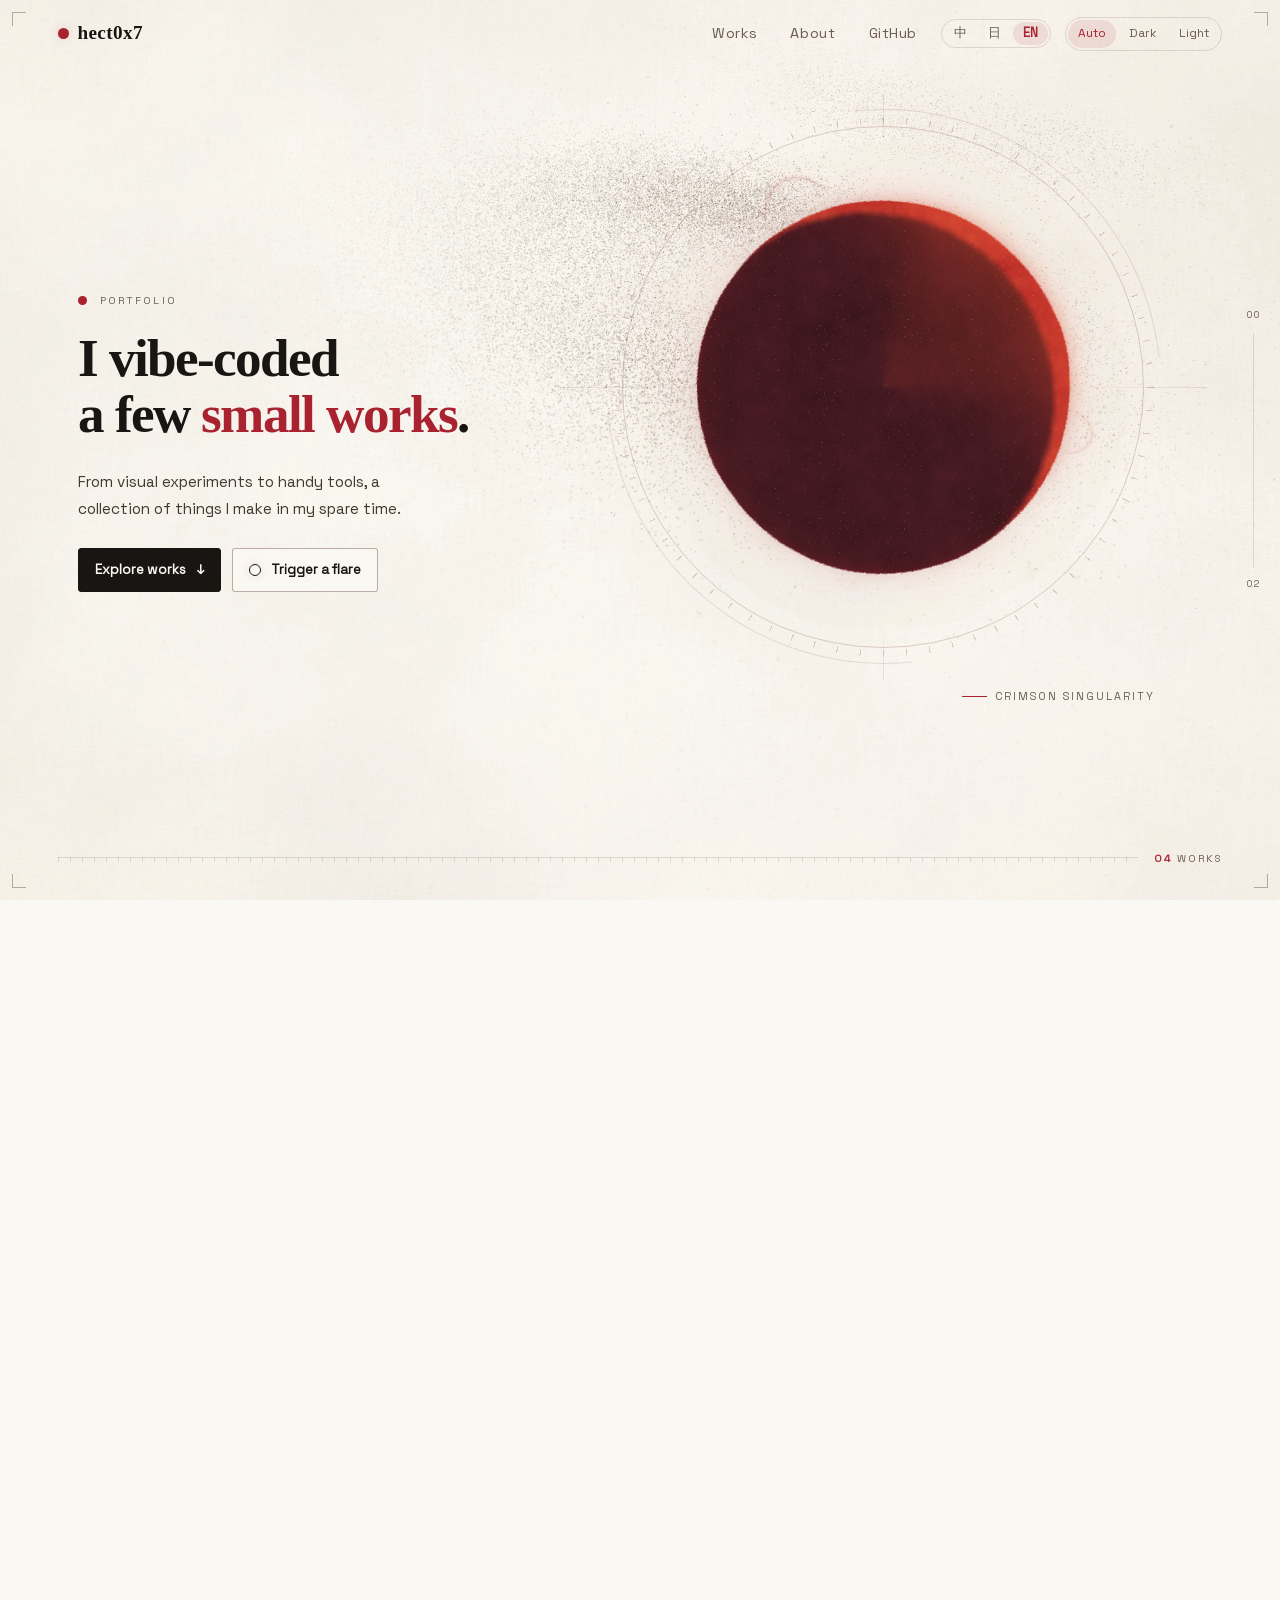
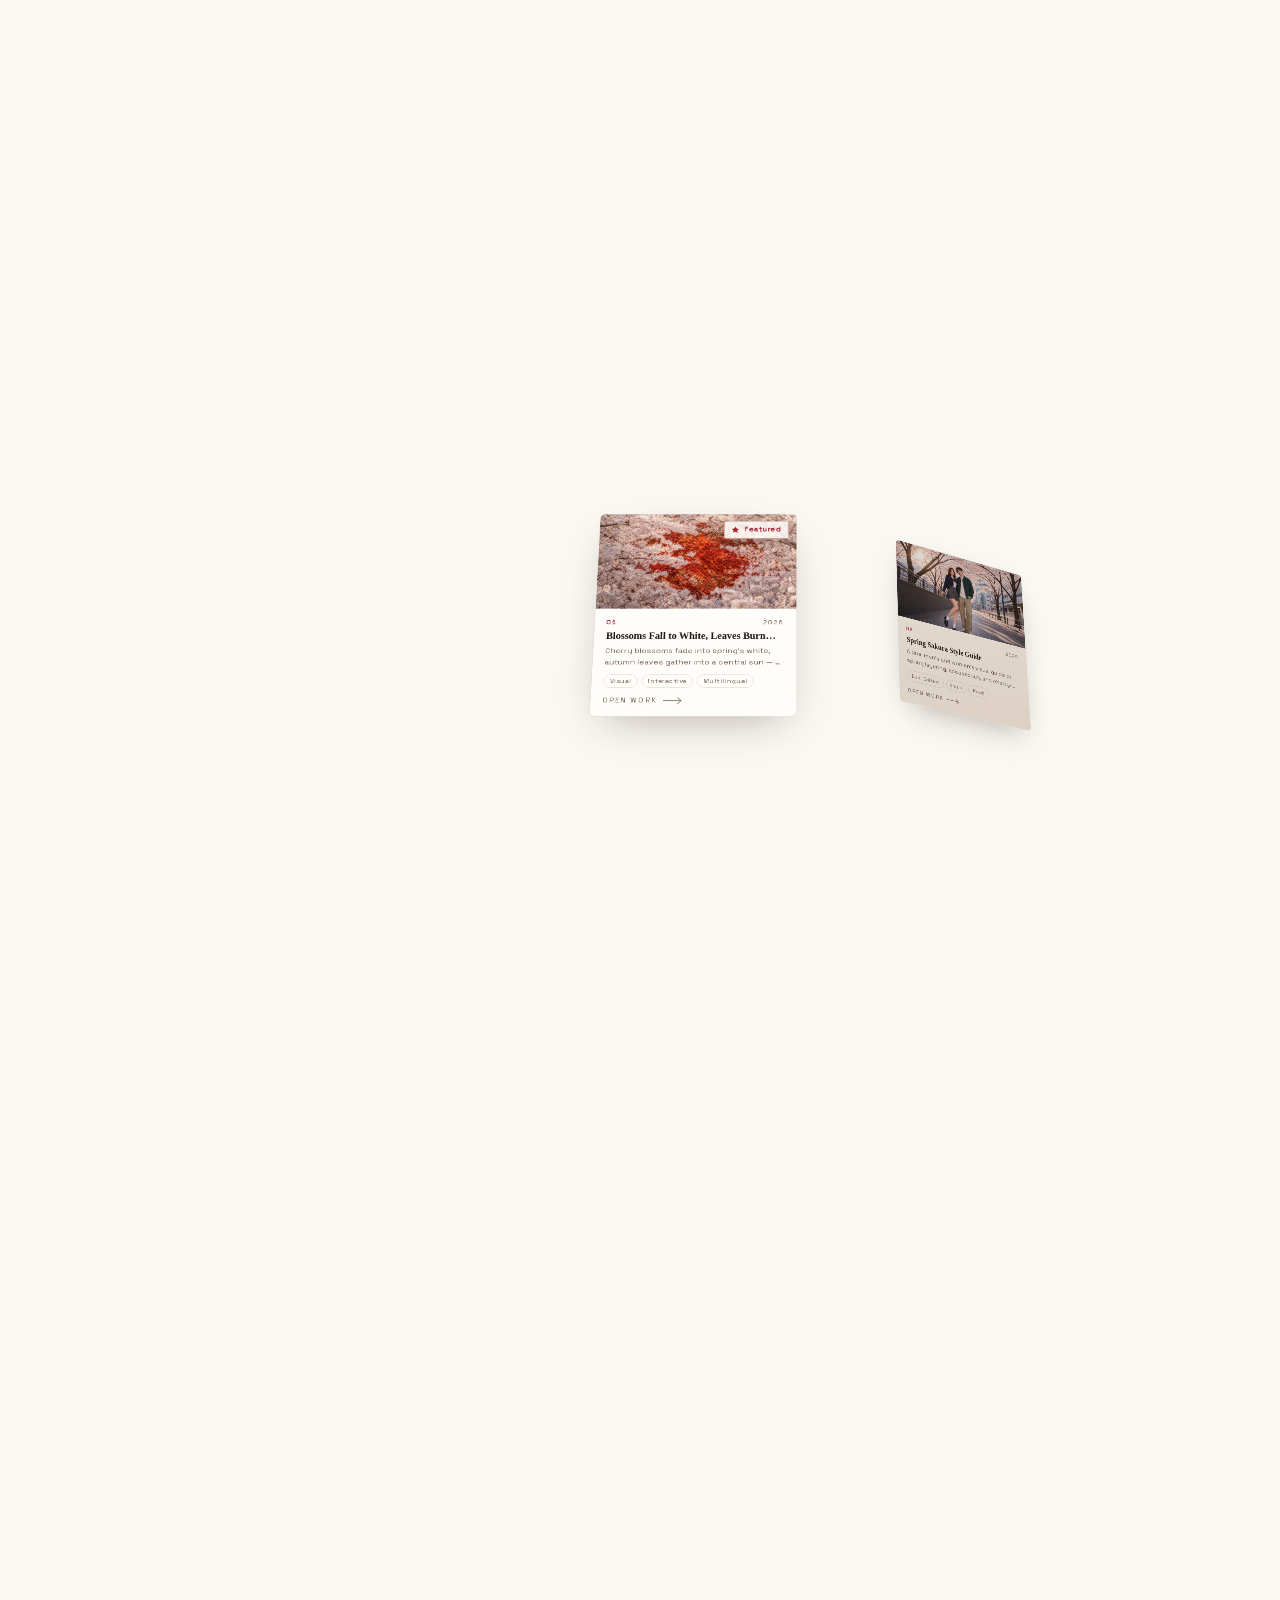
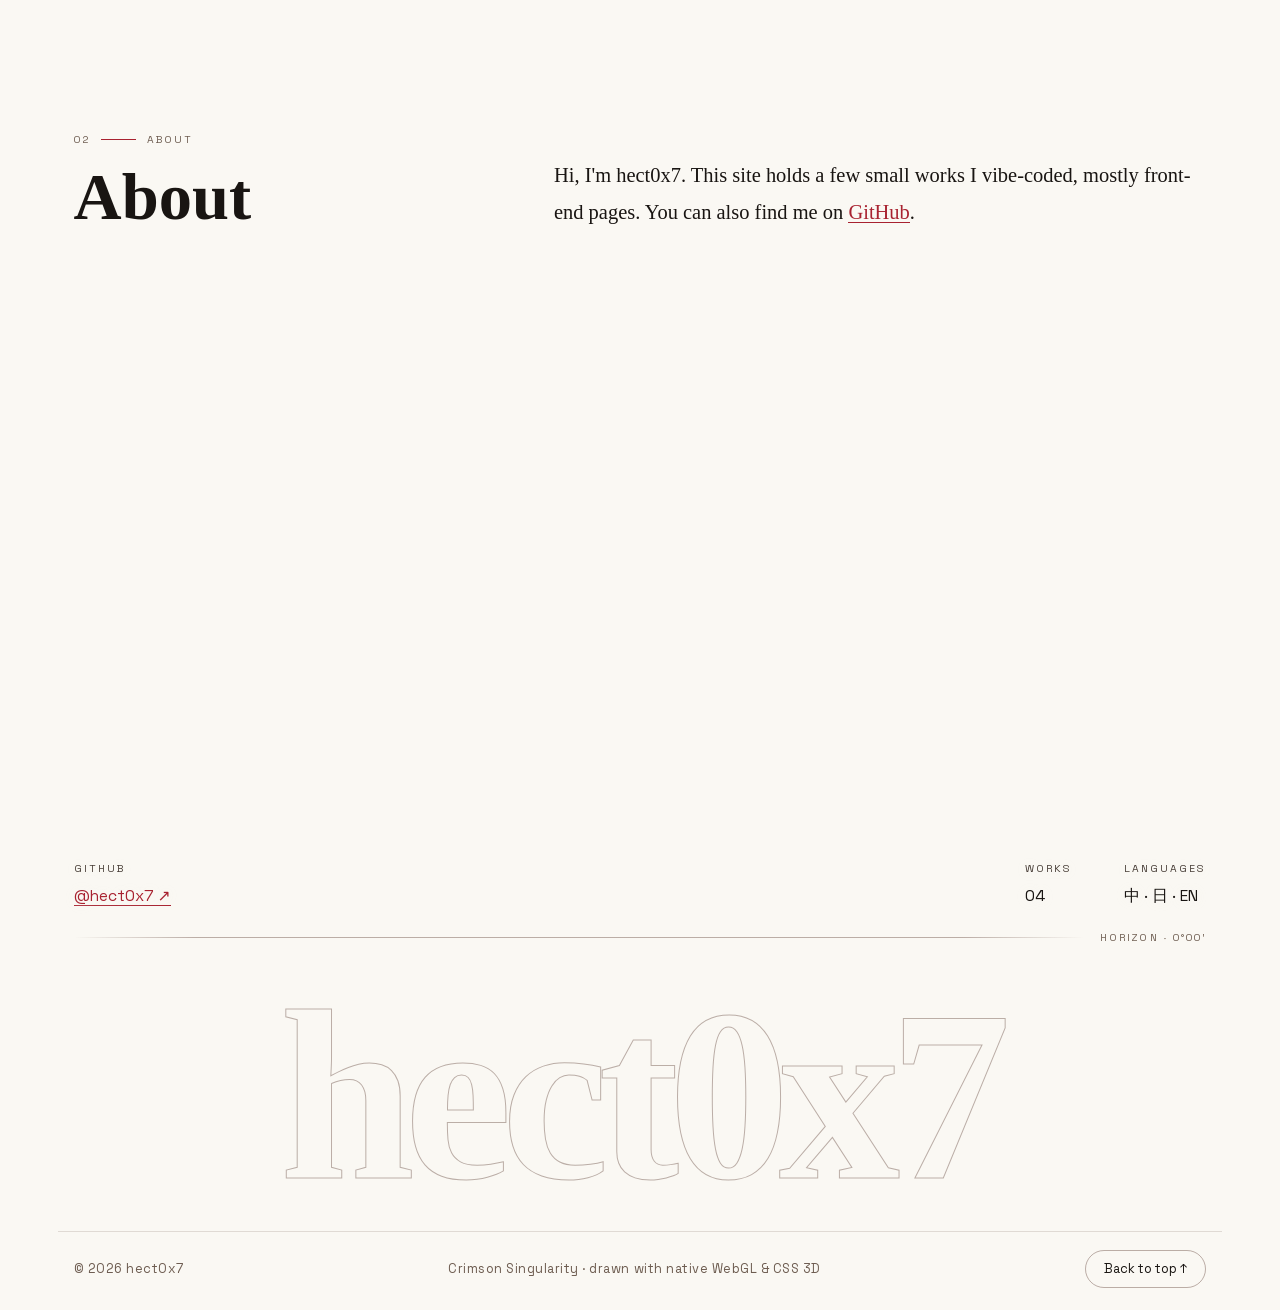
==== commit 25a7dea9: "fix(home3d): 优化赤日奇点 3D 首页响应式排版、浅色可读性与轨道导航 - 修复移动端（<=720px）顶栏折行与作品轨道横向溢出，补齐中屏（<=1120px）断点与卡片层叠上下文 - 增" ====
--- a/index.html
+++ b/index.html
@@ -31,7 +31,7 @@
     })();
   </script>
   <link rel="icon" href="data:image/svg+xml,%3Csvg xmlns='http://www.w3.org/2000/svg' viewBox='0 0 32 32'%3E%3Ccircle cx='16' cy='16' r='9' fill='%23c3272b'/%3E%3C/svg%3E">
-  <link rel="stylesheet" href="styles.css?v=9">
+  <link rel="stylesheet" href="styles.css?v=13">
 </head>
 <body>
   <a class="skip-link" href="#works" data-i18n="skip">跳到作品</a>
@@ -156,7 +156,7 @@
     </div>
   </footer>
 
-  <script src="works.js?v=11"></script>
-  <script type="module" src="home.js?v=5"></script>
+  <script src="works.js?v=12"></script>
+  <script type="module" src="home.js?v=9"></script>
 </body>
 </html>
--- a/styles.css
+++ b/styles.css
@@ -68,6 +68,10 @@
   scroll-snap-type: y proximity;
 }
 
+html.is-jumping {
+  scroll-snap-type: none;
+}
+
 body {
   background: var(--bg);
   color: var(--ink);
@@ -267,6 +271,7 @@
 .brand {
   display: inline-flex;
   align-items: center;
+  flex-shrink: 0;
   gap: .55rem;
   font-family: var(--serif);
   font-weight: 900;
@@ -274,6 +279,7 @@
   color: var(--ink);
   text-decoration: none;
   letter-spacing: .02em;
+  white-space: nowrap;
 }
 
 .brand-sun {
@@ -286,6 +292,7 @@
 
 .site-header nav {
   display: flex;
+  flex-shrink: 0;
   gap: clamp(1rem, 2.6vw, 2.2rem);
   margin-left: auto;
 }
@@ -296,6 +303,7 @@
   text-decoration: none;
   font-size: .9rem;
   letter-spacing: .04em;
+  white-space: nowrap;
   transition: color .25s;
 }
 
@@ -389,6 +397,7 @@
 main {
   position: relative;
   z-index: 1;
+  overflow-x: clip;
 }
 
 /* ---------- 通用小字 ---------- */
@@ -570,7 +579,7 @@
 }
 
 :lang(en) .hero-title {
-  font-size: clamp(2.65rem, min(5.4vw, 10.6svh), 6.65rem);
+  font-size: clamp(2.25rem, min(4.15vw, 9.2svh), 5.15rem);
   letter-spacing: -.03em;
 }
 
@@ -706,6 +715,7 @@
   --n: 4;
   position: relative;
   height: calc(100svh * (1.5 + (var(--n) - 1) * .7));
+  overflow-x: clip;
 }
 
 .works-pin {
@@ -728,10 +738,20 @@
 
 .works-head {
   position: absolute;
-  z-index: 3;
+  z-index: 4;
   left: calc(var(--pad) + 1rem);
   top: calc(var(--header-h) + 1.6rem);
   max-width: 22ch;
+  text-shadow: 0 1px 18px color-mix(in srgb, var(--bg) 90%, transparent), 0 0 32px color-mix(in srgb, var(--bg) 78%, transparent);
+}
+
+.works-head::before {
+  content: "";
+  position: absolute;
+  inset: -1.6rem -2.4rem -1.8rem -1.8rem;
+  z-index: -1;
+  pointer-events: none;
+  background: radial-gradient(ellipse 80% 78% at 28% 36%, color-mix(in srgb, var(--bg) 78%, transparent) 0%, color-mix(in srgb, var(--bg) 38%, transparent) 52%, transparent 82%);
 }
 
 .works-head h2,
@@ -745,7 +765,7 @@
 
 .works-hint {
   margin-top: .8rem;
-  color: var(--muted);
+  color: var(--ink-soft);
   letter-spacing: .14em;
   line-height: 1.7;
 }
@@ -753,6 +773,9 @@
 .orbit {
   position: absolute;
   inset: 0;
+  z-index: 2;
+  isolation: isolate;
+  overflow: clip;
   pointer-events: none;
 }
 
@@ -1034,7 +1057,7 @@
 /* 轨道计数与导航 */
 .orbit-counter {
   position: absolute;
-  z-index: 3;
+  z-index: 4;
   left: calc(var(--pad) + 1rem);
   bottom: clamp(1.8rem, 6vh, 3.4rem);
   display: flex;
@@ -1066,7 +1089,7 @@
 
 .orbit-rail {
   position: absolute;
-  z-index: 3;
+  z-index: 4;
   right: calc(var(--pad) + 1rem);
   bottom: clamp(1.8rem, 6vh, 3.4rem);
   display: flex;
@@ -1105,8 +1128,13 @@
 .rail-title {
   position: absolute;
   right: 0;
-  bottom: 100%;
+  bottom: calc(100% + .25rem);
   max-width: 22ch;
+  padding: .22rem .55rem;
+  border-radius: 4px;
+  background: color-mix(in srgb, var(--bg) 82%, transparent);
+  -webkit-backdrop-filter: blur(8px);
+  backdrop-filter: blur(8px);
   overflow: hidden;
   text-overflow: ellipsis;
   white-space: nowrap;
@@ -1234,14 +1262,16 @@
 }
 
 .about-meta dt {
-  color: var(--muted);
+  color: var(--ink-soft);
   margin-bottom: .3rem;
+  text-shadow: 0 1px 12px color-mix(in srgb, var(--bg) 85%, transparent);
 }
 
 .about-meta dd {
   font-size: .98rem;
   color: var(--ink);
   font-variant-numeric: tabular-nums;
+  text-shadow: 0 1px 12px color-mix(in srgb, var(--bg) 85%, transparent);
 }
 
 .about-meta a i {
@@ -1463,8 +1493,38 @@
 }
 
 /* ==========================================================================
-   窄屏
+   中屏 / 分屏与窄屏
    ========================================================================== */
+@media (max-width: 1120px) {
+  .frame-progress {
+    display: none;
+  }
+
+  .works-pin {
+    --card-w: clamp(236px, min(31vw, 41svh), 320px);
+  }
+
+  .works-head {
+    max-width: 18ch;
+  }
+
+  .orbit-track {
+    top: 58%;
+  }
+
+  .orbit-counter {
+    bottom: clamp(1.35rem, 3.8vh, 2.2rem);
+  }
+
+  .orbit-counter b {
+    font-size: clamp(3.4rem, min(8vw, 13svh), 6.2rem);
+  }
+
+  .orbit-rail {
+    bottom: clamp(1.35rem, 3.8vh, 2.2rem);
+  }
+}
+
 @media (max-width: 1080px) {
   .about-head {
     grid-column: 1 / -1;
@@ -1483,19 +1543,27 @@
   }
 
   .site-header {
-    gap: .8rem;
+    gap: .35rem;
+    padding: 0 clamp(.55rem, 2.8vw, 1rem);
   }
 
   .brand {
-    font-size: 1.05rem;
+    font-size: .94rem;
+    gap: .35rem;
+  }
+
+  .brand-sun {
+    width: 9px;
+    height: 9px;
   }
 
   .site-header nav {
-    gap: .9rem;
+    gap: .48rem;
   }
 
   .site-header nav a {
-    font-size: .84rem;
+    font-size: .74rem;
+    letter-spacing: 0;
   }
 
   .nav-gh {
@@ -1503,19 +1571,25 @@
   }
 
   .header-actions {
-    gap: .5rem;
+    gap: .26rem;
+    flex-shrink: 0;
+  }
+
+  .languages,
+  .theme-options {
+    flex-shrink: 0;
   }
 
   .languages button {
-    padding: .3rem .48rem;
-    font-size: .76rem;
+    padding: .24rem .34rem;
+    font-size: .68rem;
   }
 
   .theme-options { gap: 0; }
-  .theme-options button { padding-inline: .36rem; font-size: .65rem; }
-
-  .frame-progress {
-    display: none;
+  .theme-options button {
+    min-height: 24px;
+    padding: .2rem .28rem;
+    font-size: .62rem;
   }
 
   .frame-corner {
@@ -1653,12 +1727,31 @@
   }
 }
 
-@media (max-width: 360px) {
+@media (max-width: 380px) {
+  .site-header {
+    gap: .3rem;
+    padding: 0 .6rem;
+  }
+
+  .brand {
+    font-size: .9rem;
+  }
+
+  .site-header nav {
+    gap: .4rem;
+  }
+
+  .site-header nav a {
+    font-size: .72rem;
+  }
+
   .languages button {
-    padding: .28rem .38rem;
-  }
-
-  .site-header nav {
-    gap: .7rem;
-  }
-}
+    padding: .24rem .3rem;
+    font-size: .66rem;
+  }
+
+  .theme-options button {
+    padding: .2rem .28rem;
+    font-size: .6rem;
+  }
+}
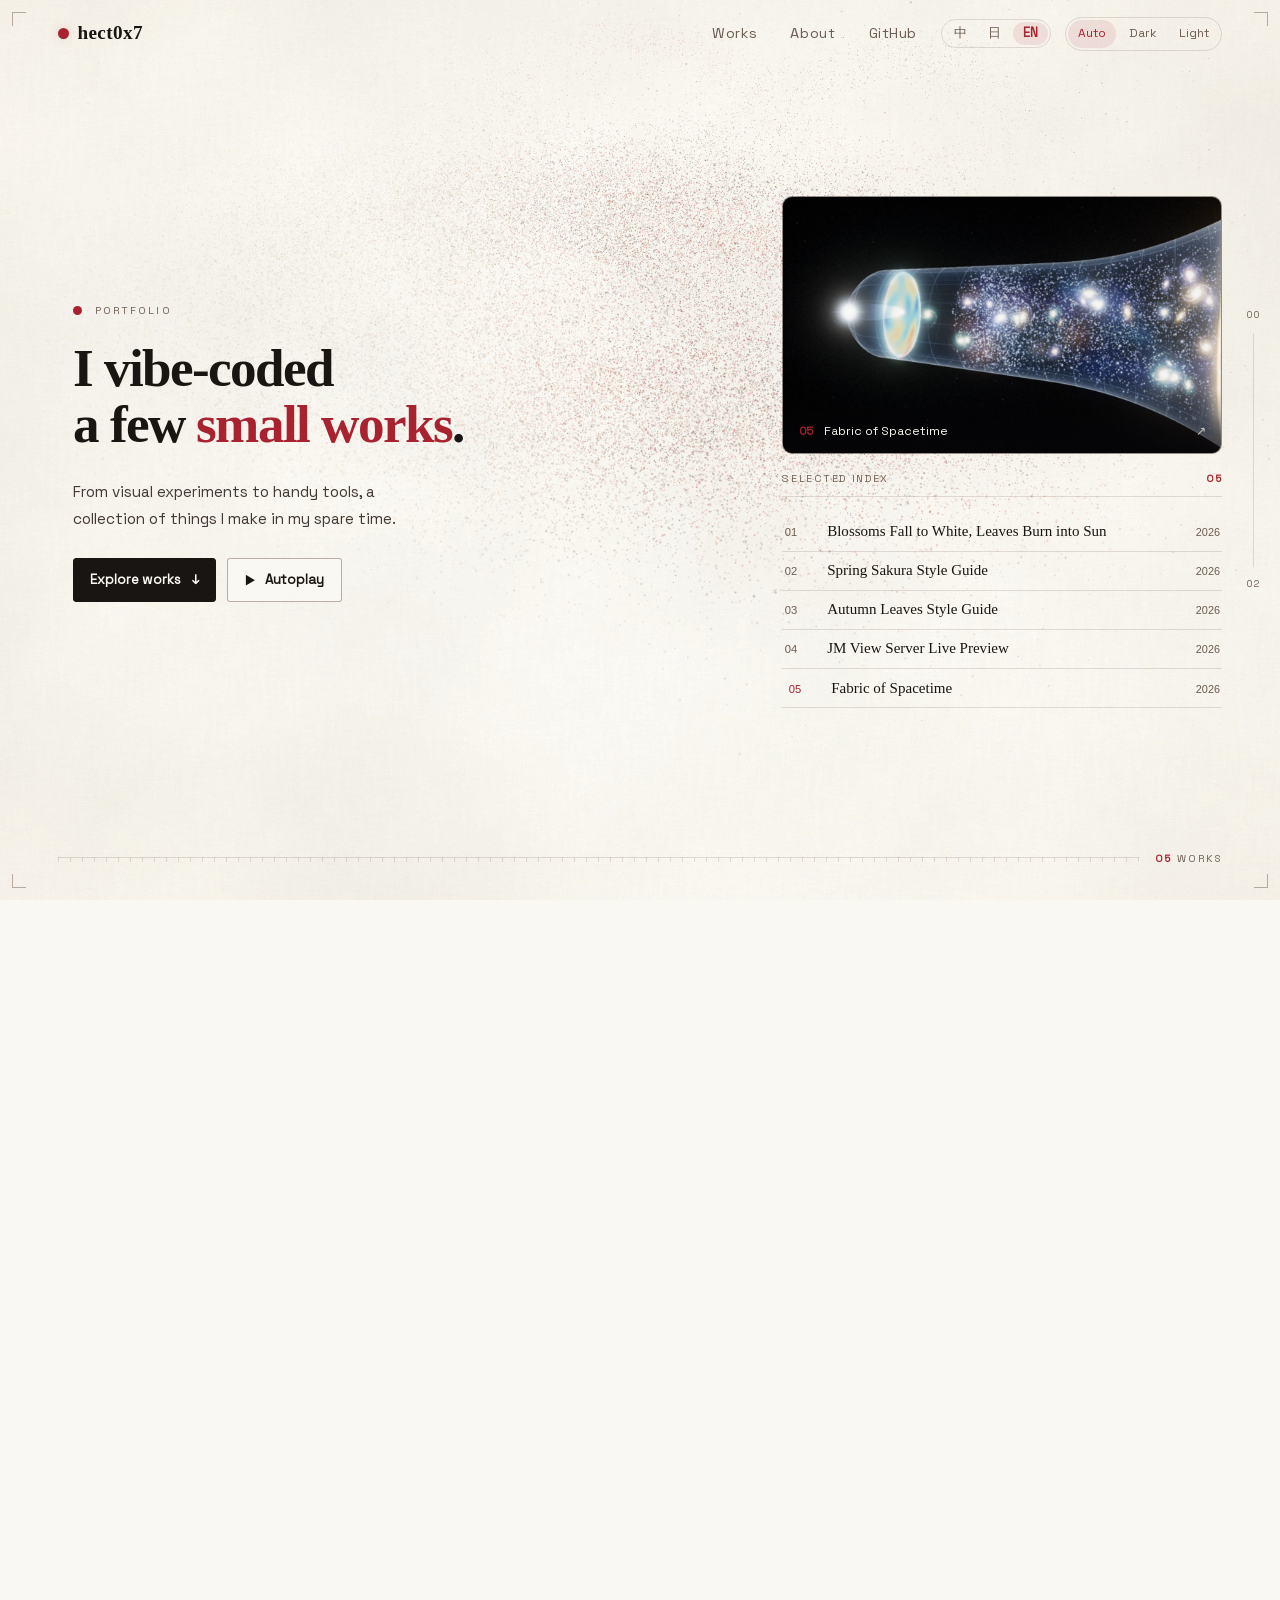
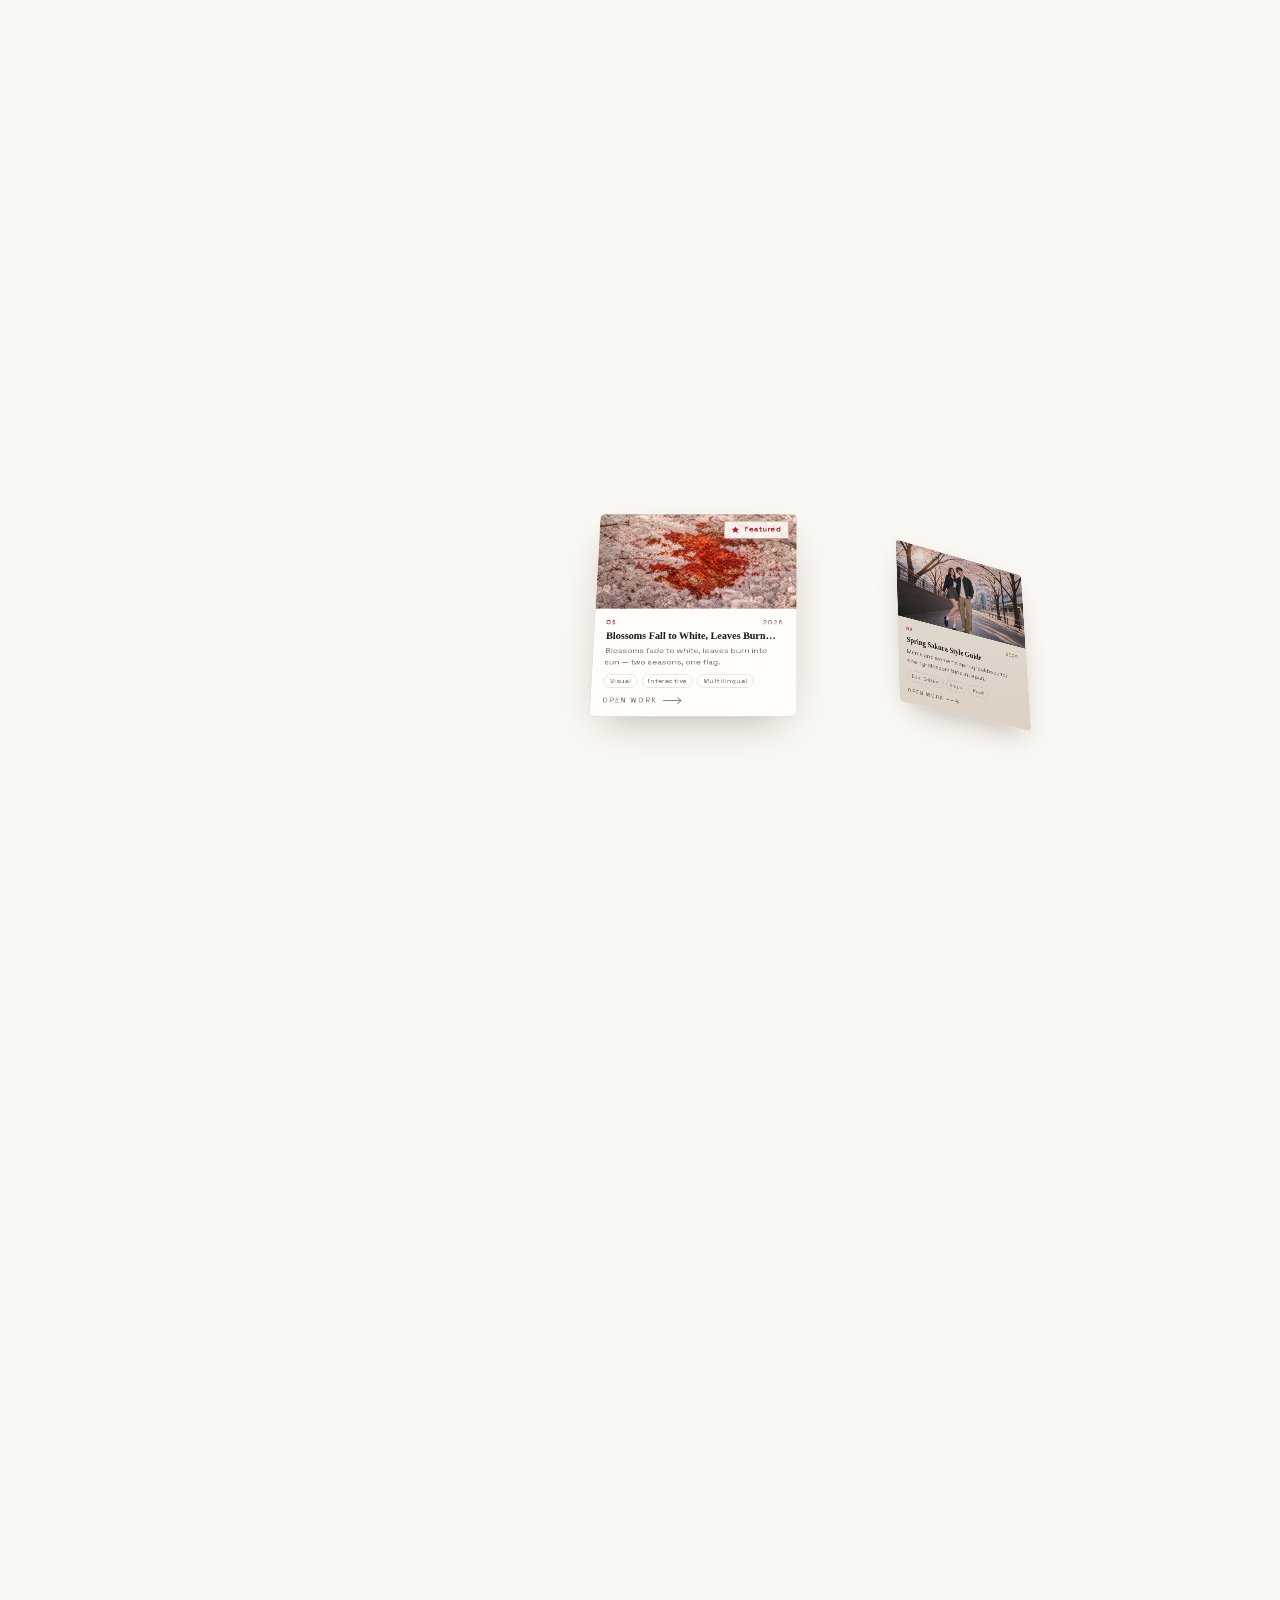
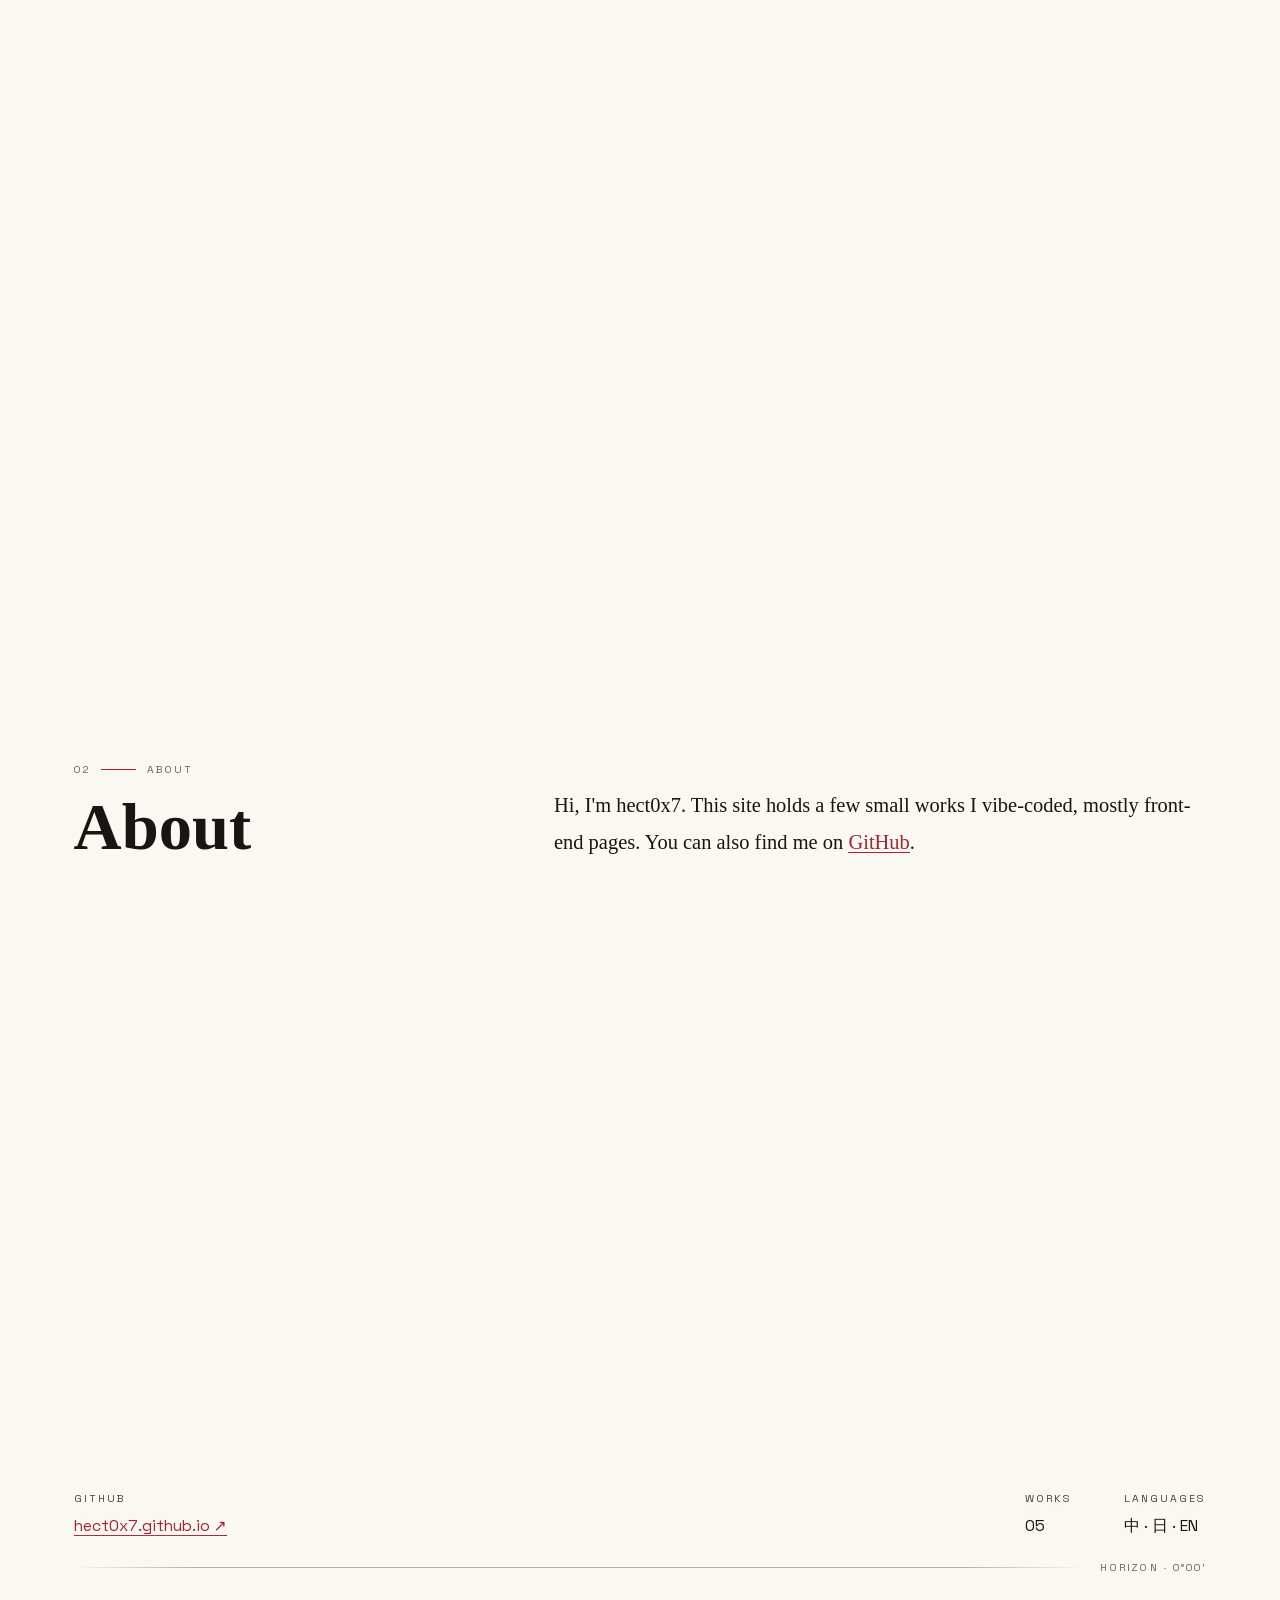
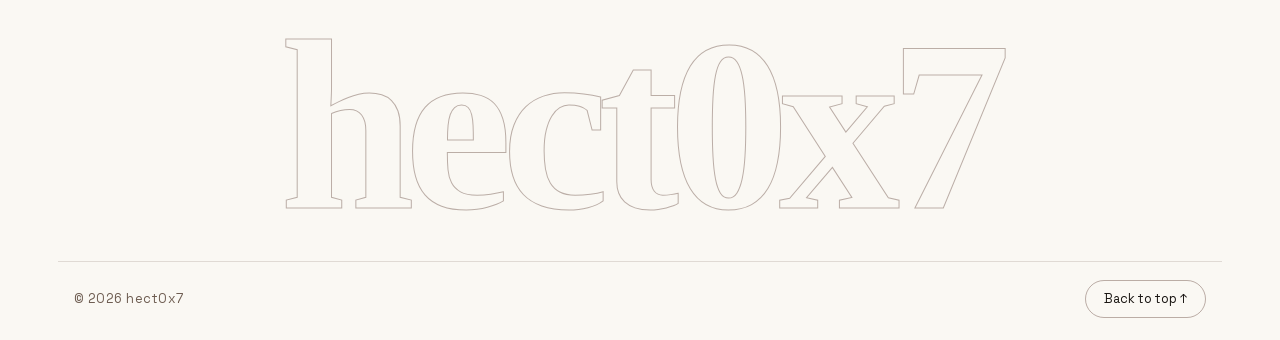
==== commit da77f460: "feat: add cosmic spacetime exhibit, dual-season hero index & autoplay, and momiji fitting studio" ====
--- a/index.html
+++ b/index.html
@@ -31,7 +31,7 @@
     })();
   </script>
   <link rel="icon" href="data:image/svg+xml,%3Csvg xmlns='http://www.w3.org/2000/svg' viewBox='0 0 32 32'%3E%3Ccircle cx='16' cy='16' r='9' fill='%23c3272b'/%3E%3C/svg%3E">
-  <link rel="stylesheet" href="styles.css?v=13">
+  <link rel="stylesheet" href="styles.css?v=24">
 </head>
 <body>
   <a class="skip-link" href="#works" data-i18n="skip">跳到作品</a>
@@ -59,6 +59,21 @@
 
   <header class="site-header">
     <a class="brand" href="#top"><i class="brand-sun" aria-hidden="true"></i>hect0x7</a>
+    <!-- 自动播放顶栏微缩胶囊（仅启动后融入顶栏原生 Flex 流，零画布遮挡） -->
+    <div class="autoplay-dock" id="autoplayDock" data-state="idle" aria-hidden="true">
+      <button class="autoplay-toggle" id="autoplayToggle" type="button" aria-pressed="false" aria-label="自动播放">
+        <span class="transport-icon" aria-hidden="true"></span>
+      </button>
+      <div class="autoplay-readout">
+        <strong class="autoplay-state-label" id="autoplayStateLabel" aria-live="polite" data-i18n="autoplayStart">自动播放</strong>
+        <span class="autoplay-position" id="autoplayPosition">01 / 05</span>
+      </div>
+      <div class="autoplay-speed" role="group" aria-label="Speed">
+        <button type="button" data-autoplay-speed="1" class="is-on" aria-pressed="true">1×</button>
+        <button type="button" data-autoplay-speed="2" aria-pressed="false">2×</button>
+      </div>
+      <button class="autoplay-close" id="autoplayClose" type="button" aria-label="Close">×</button>
+    </div>
     <nav aria-label="Primary">
       <a href="#works" data-i18n="navWorks">作品</a>
       <a href="#about" data-i18n="navAbout">关于</a>
@@ -81,13 +96,6 @@
   <main>
     <section class="hero" id="top" aria-labelledby="heroTitle">
       <div class="hero-pin">
-        <div class="eclipse-chart" aria-hidden="true" data-depth="2">
-          <i class="chart-axis"></i>
-          <i class="chart-ring"></i>
-          <i class="chart-ticks"></i>
-          <span class="chart-label"><i></i><span data-i18n="sunLabel">赤日奇点</span></span>
-        </div>
-
         <div class="hero-copy" data-depth="4">
           <p class="eyebrow"><i></i><span data-i18n="eyebrow">PORTFOLIO / 作品集</span></p>
           <h1 class="hero-title" id="heroTitle" data-i18n-html="heroTitle" data-split>我 Vibe 了<br>一些<em>小作品</em>。</h1>
@@ -95,10 +103,30 @@
             <p class="lead" data-i18n="heroLead">从视觉实验到实用工具，这里收集我在闲暇时写下的作品。</p>
             <div class="hero-actions">
               <a class="scroll-cue" href="#works"><span data-i18n="scroll">探索作品</span><span aria-hidden="true">↓</span></a>
-              <button class="eclipse-pulse" type="button"><i aria-hidden="true"></i><span data-i18n="pulse">触发日耀</span></button>
+              <button class="autoplay-start" id="autoplayStart" type="button" aria-pressed="false">
+                <span class="transport-icon" aria-hidden="true"></span>
+                <span data-i18n="autoplayStart">自动播放</span>
+              </button>
             </div>
           </div>
         </div>
+
+        <aside class="hero-index" id="heroIndex" data-depth="4" aria-label="Selected Works">
+          <a class="hero-preview" id="heroPreviewLink" href="works/cosmic-spacetime/">
+            <img id="heroPreviewImg" src="works/cosmic-spacetime/cover.webp" alt="" loading="eager" decoding="async">
+            <span class="hero-preview-meta">
+              <b id="heroPreviewNum">05</b>
+              <span id="heroPreviewTitle">时空织物 · 从大爆炸到光锥</span>
+              <i aria-hidden="true">↗</i>
+            </span>
+          </a>
+          <div class="hero-index-head">
+            <span data-i18n="heroIndexTitle">精选目录 · INDEX</span>
+            <span><b data-works-count>05</b></span>
+          </div>
+          <ol class="hero-index-list" id="heroIndexList"></ol>
+        </aside>
+
         <div class="hero-foot" aria-hidden="true">
           <span class="hero-foot-scale"></span>
           <span><b data-works-count>00</b> <span data-i18n="metaWorks">收录作品</span></span>
@@ -138,7 +166,7 @@
       </div>
       <div class="about-foot">
         <dl class="about-meta">
-          <div><dt>GitHub</dt><dd><a href="https://github.com/hect0x7" target="_blank" rel="noopener">@hect0x7 <i aria-hidden="true">↗</i></a></dd></div>
+          <div><dt>GitHub</dt><dd><a href="https://github.com/hect0x7/hect0x7.github.io" target="_blank" rel="noopener">hect0x7.github.io <i aria-hidden="true">↗</i></a></dd></div>
           <div><dt data-i18n="metaWorks">收录作品</dt><dd data-works-count>00</dd></div>
           <div><dt data-i18n="metaLangs">语言</dt><dd>中 · 日 · EN</dd></div>
         </dl>
@@ -151,12 +179,11 @@
     <p class="footer-mark" aria-hidden="true">hect0x7</p>
     <div class="footer-row">
       <span>© <span id="year"></span> hect0x7</span>
-      <span class="footer-note" data-i18n="footerNote">赤日奇点 · 原生 WebGL 与 CSS 3D 绘制</span>
       <button class="to-top" type="button" data-i18n="toTop">回到顶部 ↑</button>
     </div>
   </footer>
 
-  <script src="works.js?v=12"></script>
-  <script type="module" src="home.js?v=9"></script>
+  <script src="works.js?v=19"></script>
+  <script type="module" src="home.js?v=18"></script>
 </body>
 </html>
--- a/styles.css
+++ b/styles.css
@@ -162,10 +162,21 @@
 .fb-sun {
   width: min(41svh, 66vw);
   aspect-ratio: 1;
+  background: transparent;
+  border: 1.5px solid var(--sun-hot);
+  box-shadow: 0 0 28px 1px var(--sun-halo), inset 0 0 22px 1px var(--sun-halo);
+}
+
+/* 1B 双季流沙静态兜底背景（无 WebGL 时同样零黑球） */
+.fb-sun,
+.fb-glow,
+.fb-ring {
+  display: none !important;
+}
+.fallback {
   background:
-    radial-gradient(circle at 31% 64%, var(--sun-umbra) 0 61%, transparent 80%),
-    radial-gradient(circle, var(--sun-limb) 57%, var(--sun-hot) 69%, var(--sun-limb) 70%, transparent 71%);
-  box-shadow: 0 0 32px 1px var(--sun-halo), 0 0 92px 15px var(--sun-halo);
+    radial-gradient(ellipse 68% 36% at 62% 48%, rgba(242, 168, 186, 0.14), transparent 64%),
+    radial-gradient(ellipse 56% 32% at 36% 58%, rgba(217, 54, 50, 0.14), transparent 66%);
 }
 
 .fb-glow {
@@ -440,90 +451,167 @@
   position: sticky;
   top: 0;
   height: 100svh;
-  min-height: 520px;
+  min-height: 540px;
   isolation: isolate;
   overflow: clip;
   display: grid;
+  grid-template-columns: minmax(0, 1.05fr) minmax(300px, 0.95fr);
   align-items: center;
-  padding: calc(var(--header-h) + 1.75rem) var(--pad) 7rem;
-}
-
-.eclipse-chart {
-  position: absolute;
-  z-index: -1;
-  left: var(--sun-x);
-  top: var(--sun-y);
-  width: min(58svh, 81vw);
-  aspect-ratio: 1;
-  color: var(--sun-orbit);
-  opacity: clamp(0, calc(1 - var(--e) * 2.9), 1);
-  transform: translate(-50%, -50%) scale(calc(1 + var(--e) * .2));
-  pointer-events: none;
-}
-
-.chart-axis,
-.chart-ring,
-.chart-ticks {
-  position: absolute;
-  inset: 0;
-}
-
-.chart-axis {
-  inset: -6% -12%;
-  background:
-    linear-gradient(90deg, currentColor, transparent 19% 81%, currentColor) center / 100% 1px,
-    linear-gradient(currentColor, transparent 10% 90%, currentColor) center / 1px 100%;
-  background-repeat: no-repeat;
-  opacity: .65;
-}
-
-.chart-ring {
-  border: 1px solid currentColor;
-  border-radius: 50%;
-}
-
-.chart-ring::after {
-  content: "";
-  position: absolute;
-  inset: -3.4%;
-  border: 1px solid transparent;
-  border-block-color: currentColor;
-  border-radius: 50%;
-  transform: rotate(39deg);
-  opacity: .62;
-}
-
-.chart-ticks {
-  inset: -2%;
-  border-radius: 50%;
-  background: repeating-conic-gradient(from -.1deg, currentColor 0deg .24deg, transparent .24deg 5deg);
-  mask-image: radial-gradient(closest-side, transparent 97%, black 97.3% 99%, transparent);
-}
-
-.chart-label {
-  position: absolute;
-  display: flex;
-  align-items: center;
-  gap: .55rem;
-  bottom: -11%;
-  right: -2%;
-  color: var(--muted);
-  font-size: .68rem;
-  letter-spacing: .18em;
-  text-transform: uppercase;
-}
-
-.chart-label i {
-  width: 1.55rem;
-  height: 1px;
-  background: var(--red);
+  gap: clamp(2rem, 5vw, 5.5rem);
+  padding: calc(var(--header-h) + 1.5rem) var(--pad) 5.5rem;
 }
 
 .hero-copy {
   position: relative;
-  width: fit-content;
-  max-width: 56%;
-  margin-inline-start: clamp(0px, 1.6vw, 1.8rem);
+  width: 100%;
+  max-width: none;
+  margin-inline-start: clamp(0px, 1.2vw, 1.4rem);
+}
+
+/* 右侧极简交互作品目录 + 悬停封面预览（填补去黑球后的右半画幅留白，零工作台重框） */
+.hero-index {
+  position: relative;
+  width: min(440px, 100%);
+  justify-self: end;
+  display: flex;
+  flex-direction: column;
+  gap: 1rem;
+  opacity: clamp(0, calc(1 - var(--e) * 2.8), 1);
+  transform: translate3d(0, calc(var(--e) * -36px), 0);
+  animation: riseIn .85s var(--ease-out) .38s both;
+}
+html.is-autoplaying {
+  scroll-behavior: auto !important;
+  scroll-snap-type: none !important;
+}
+
+.hero-departing .hero-index { visibility: hidden; pointer-events: none; }
+
+.hero-preview {
+  position: relative;
+  display: block;
+  width: 100%;
+  aspect-ratio: 16 / 9.4;
+  overflow: hidden;
+  border-radius: 10px;
+  border: 1px solid var(--line);
+  background: rgba(10, 10, 14, 0.36);
+  text-decoration: none;
+}
+.hero-preview img {
+  display: block;
+  width: 100%;
+  height: 100%;
+  object-fit: cover;
+  transition: transform 0.55s var(--ease-out), opacity 0.28s ease;
+}
+.hero-preview:hover img { transform: scale(1.035); }
+.hero-preview-meta {
+  position: absolute;
+  left: 0;
+  right: 0;
+  bottom: 0;
+  padding: 1.8rem 0.95rem 0.72rem;
+  display: flex;
+  align-items: baseline;
+  gap: 0.6rem;
+  font-size: 0.78rem;
+  color: #f6f2eb;
+  background: linear-gradient(to top, rgba(6, 6, 10, 0.78), rgba(6, 6, 10, 0.24) 62%, transparent);
+}
+.hero-preview-meta b {
+  font-family: var(--mono);
+  font-size: 0.68rem;
+  color: var(--red);
+  letter-spacing: 0.08em;
+}
+.hero-preview-meta span {
+  flex: 1;
+  overflow: hidden;
+  text-overflow: ellipsis;
+  white-space: nowrap;
+}
+.hero-preview-meta i { font-style: normal; opacity: 0.72; }
+
+.hero-index-head {
+  display: flex;
+  align-items: center;
+  justify-content: space-between;
+  font-family: var(--mono);
+  font-size: 0.66rem;
+  letter-spacing: 0.16em;
+  text-transform: uppercase;
+  color: var(--muted);
+  padding-bottom: 0.45rem;
+  border-bottom: 1px solid var(--line);
+}
+.hero-index-head b { color: var(--red); }
+
+.hero-index-list {
+  list-style: none;
+  margin: 0;
+  padding: 0;
+  display: flex;
+  flex-direction: column;
+}
+.hero-index-item {
+  border-bottom: 1px solid var(--line);
+}
+.hero-index-btn {
+  appearance: none;
+  border: 0;
+  background: transparent;
+  width: 100%;
+  padding: 0.66rem 0.15rem;
+  display: grid;
+  grid-template-columns: 2rem 1fr auto;
+  align-items: baseline;
+  gap: 0.65rem;
+  text-align: left;
+  color: var(--ink);
+  cursor: pointer;
+  transition: color 0.2s ease, padding-left 0.22s var(--ease-out);
+}
+.hero-index-btn:hover,
+.hero-index-btn:focus-visible,
+.hero-index-item.is-active .hero-index-btn {
+  padding-left: 0.4rem;
+}
+.hero-index-num {
+  font-family: var(--mono);
+  font-size: 0.7rem;
+  color: var(--muted);
+  transition: color 0.2s ease;
+}
+.hero-index-btn:hover .hero-index-num,
+.hero-index-item.is-active .hero-index-num { color: var(--red); }
+.hero-index-title {
+  font-family: var(--serif);
+  font-size: 0.94rem;
+  font-weight: 500;
+  color: var(--ink);
+  overflow: hidden;
+  text-overflow: ellipsis;
+  white-space: nowrap;
+}
+.hero-index-year {
+  font-family: var(--mono);
+  font-size: 0.68rem;
+  color: var(--muted);
+}
+
+@media (max-width: 960px) {
+  .hero-pin {
+    grid-template-columns: 1fr;
+    align-content: center;
+    gap: 1.6rem;
+    padding: calc(var(--header-h) + 1rem) var(--pad) 4.2rem;
+  }
+  .hero-index {
+    width: 100%;
+    justify-self: stretch;
+  }
+  .hero-preview { display: none; }
 }
 
 .hero-foot {
@@ -656,25 +744,20 @@
   margin-top: clamp(1rem, 2.9vh, 1.6rem);
 }
 
-.scroll-cue,
-.eclipse-pulse {
+.scroll-cue {
   display: inline-flex;
   align-items: center;
   justify-content: center;
   gap: .65rem;
   min-height: 44px;
   padding: .55rem 1rem;
-  border: 1px solid var(--line-strong);
+  border: 1px solid var(--ink);
   border-radius: 3px;
   text-decoration: none;
   font: 600 .82rem / 1.2 var(--sans);
-  transition: background-color .24s, color .24s, border-color .24s;
-}
-
-.scroll-cue {
-  border-color: var(--ink);
   color: var(--bg);
   background: var(--ink);
+  transition: background-color .24s, color .24s, border-color .24s;
 }
 
 .scroll-cue:hover {
@@ -683,27 +766,173 @@
   background: var(--red);
 }
 
-.eclipse-pulse {
+.autoplay-start {
+  display: inline-flex;
+  align-items: center;
+  justify-content: center;
+  gap: .58rem;
+  min-height: 44px;
+  padding: .55rem 1.05rem;
+  border: 1px solid var(--line-strong);
+  border-radius: 3px;
+  background: var(--header-bg);
+  color: var(--ink);
+  font: 600 .82rem / 1.2 var(--sans);
+  cursor: pointer;
+  transition: border-color .24s, color .24s, background-color .24s;
+}
+.autoplay-start:hover,
+.autoplay-start[aria-pressed="true"] {
+  border-color: var(--red);
+  color: var(--red);
+}
+
+.transport-icon {
+  position: relative;
+  display: inline-block;
+  width: 11px;
+  height: 12px;
+}
+.transport-icon::before {
+  content: "";
+  position: absolute;
+  inset: 0;
+  background: currentColor;
+  clip-path: polygon(12% 6%, 94% 50%, 12% 94%);
+}
+.autoplay-start[aria-pressed="true"] .transport-icon::before,
+.autoplay-dock[data-state="playing"] .autoplay-toggle .transport-icon::before {
+  clip-path: none;
+  width: 3px;
+  left: 1px;
+  top: 1px;
+  bottom: 1px;
+  right: auto;
+  box-shadow: 5px 0 0 currentColor;
+}
+
+@keyframes dockIn {
+  from { opacity: 0; transform: translateY(-4px); }
+  to { opacity: 1; transform: translateY(0); }
+}
+
+.autoplay-dock {
   display: none;
+  flex: 0 0 auto;
+  align-items: center;
+  gap: 0.46rem;
+  height: 32px;
+  margin-inline: auto 0;
+  padding: 2px 8px 2px 4px;
+  border-radius: 999px;
+  border: 1px solid var(--line);
+  background: transparent;
+  white-space: nowrap;
+}
+.autoplay-dock[data-state="playing"],
+.autoplay-dock[data-state="paused"],
+.autoplay-dock[data-state="ended"] {
+  display: inline-flex;
+  animation: dockIn 0.22s var(--ease-out) both;
+}
+.autoplay-dock[data-state="playing"] ~ nav,
+.autoplay-dock[data-state="paused"] ~ nav,
+.autoplay-dock[data-state="ended"] ~ nav {
+  margin-left: clamp(0.85rem, 1.8vw, 1.6rem);
+}
+.autoplay-toggle {
+  appearance: none;
+  width: 22px;
+  height: 22px;
+  border-radius: 50%;
+  border: 1px solid var(--red);
+  background: var(--red);
+  color: #fff;
+  display: grid;
+  place-items: center;
+  cursor: pointer;
+  flex: 0 0 auto;
+}
+.autoplay-toggle .transport-icon {
+  width: 8px;
+  height: 9px;
+}
+.autoplay-readout {
+  display: inline-flex;
+  align-items: baseline;
+  gap: 0.44rem;
+  white-space: nowrap;
+}
+.autoplay-state-label {
+  font-size: 0.7rem;
+  font-weight: 600;
   color: var(--ink);
-  background: var(--header-bg);
+  line-height: 1;
+}
+.autoplay-position {
+  font-family: var(--mono);
+  font-size: 0.65rem;
+  color: var(--muted);
+  letter-spacing: 0.08em;
+}
+.autoplay-speed {
+  display: inline-flex;
+  gap: 2px;
+  padding: 2px;
+  border-radius: 999px;
+  border: 1px solid var(--line);
+}
+.autoplay-speed button {
+  appearance: none;
+  border: 0;
+  background: transparent;
+  color: var(--muted);
+  font-family: var(--mono);
+  font-size: 0.62rem;
+  padding: 1px 5px;
+  border-radius: 999px;
   cursor: pointer;
 }
-
-.gl-ready:not(.reduced-motion) .eclipse-pulse { display: inline-flex; }
-
-.eclipse-pulse:hover,
-.eclipse-pulse.is-firing {
-  color: var(--red);
-  border-color: var(--red);
-}
-
-.eclipse-pulse i {
-  width: 12px;
-  height: 12px;
-  border: 1px solid currentColor;
-  border-radius: 50%;
-  box-shadow: 0 0 10px var(--sun-halo);
+.autoplay-speed button.is-on {
+  background: var(--ink);
+  color: var(--bg);
+}
+.autoplay-close {
+  appearance: none;
+  border: 0;
+  background: transparent;
+  color: var(--muted);
+  font-size: 0.94rem;
+  line-height: 1;
+  padding: 2px 4px;
+  cursor: pointer;
+}
+.autoplay-close:hover { color: var(--ink); }
+
+@media (max-width: 900px) {
+  .site-header {
+    flex-wrap: wrap;
+    row-gap: 8px;
+    height: auto;
+    min-height: var(--header-h);
+    padding-block: 10px;
+  }
+  .autoplay-dock {
+    order: 10;
+    flex: 0 0 100%;
+    margin-inline: 0;
+    justify-content: center;
+    height: 36px;
+    padding: 3px 10px 3px 6px;
+    background: var(--header-bg);
+  }
+  .autoplay-dock[data-state="playing"] ~ nav,
+  .autoplay-dock[data-state="paused"] ~ nav,
+  .autoplay-dock[data-state="ended"] ~ nav {
+    margin-left: auto;
+  }
+  .autoplay-toggle { width: 26px; height: 26px; }
+  .autoplay-close { min-width: 28px; min-height: 28px; display: grid; place-items: center; }
 }
 
 .hero-departing .hero-actions { visibility: hidden; }
